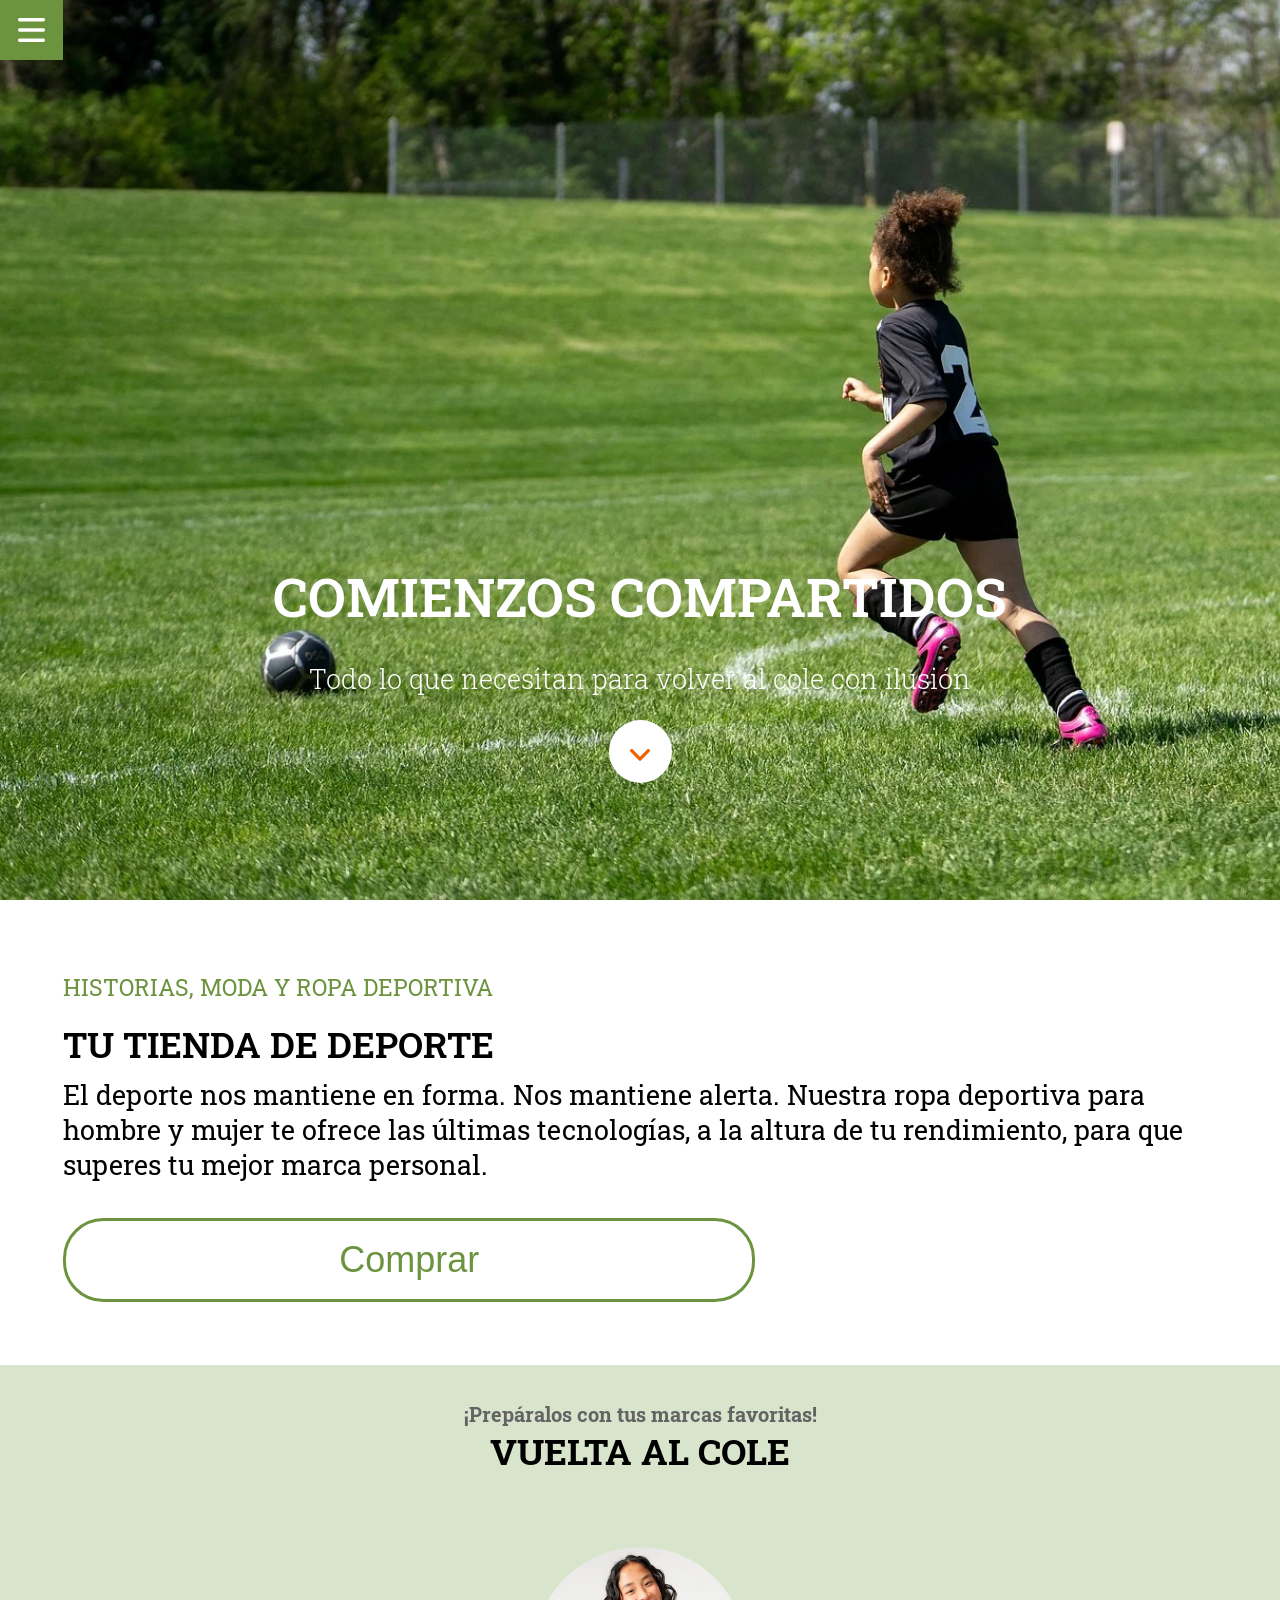
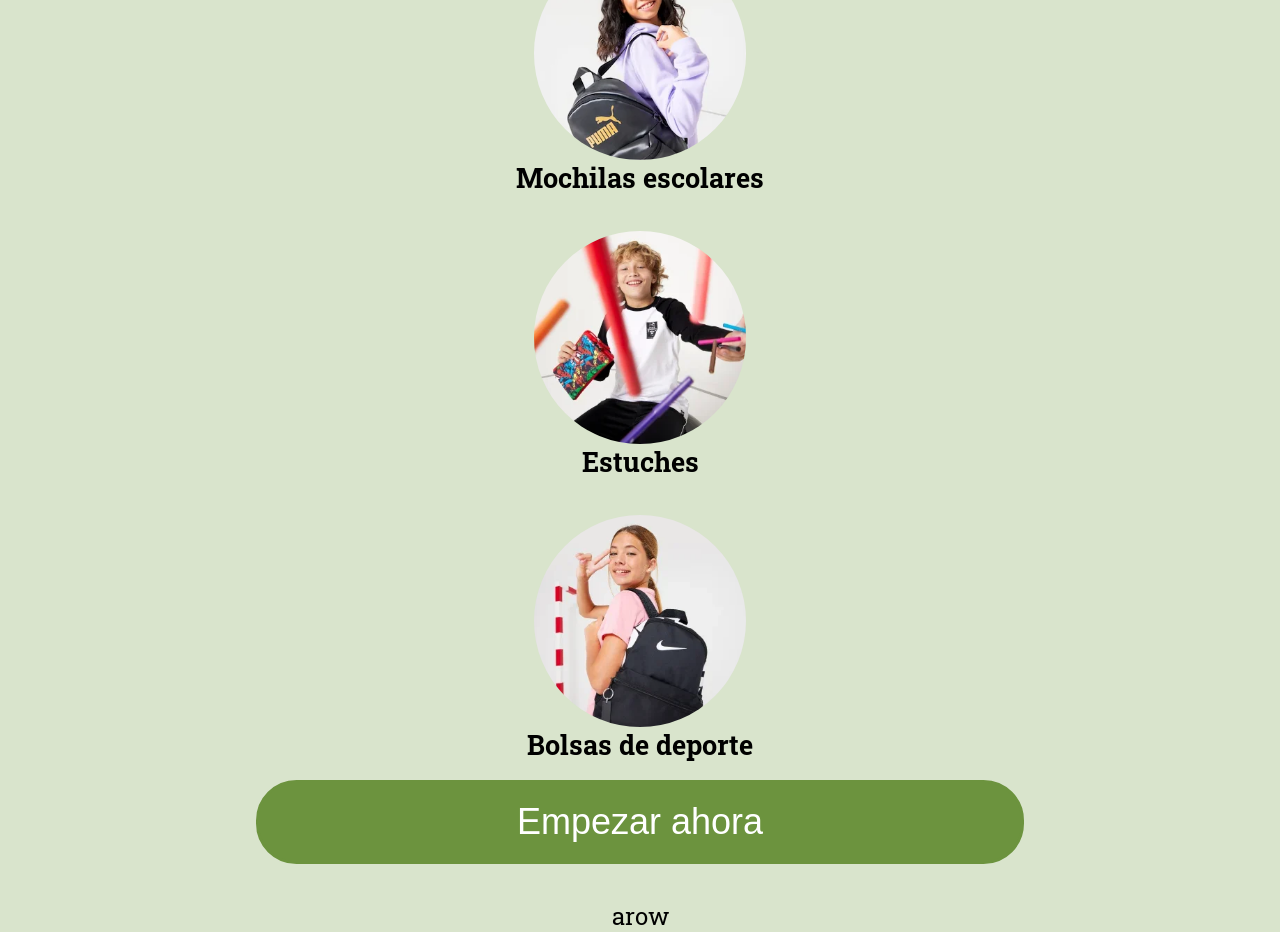
==== index.html @ 8d60dfd7 "page-3-grid-mobile" ====
<!DOCTYPE html>
<html lang="es">
<head>
  <meta charset="UTF-8">
  <meta name="viewport" content="width=device-width, initial-scale=1.0">
  <title>Evaluación final - Marta Arias</title>
  <link rel="stylesheet" href="./styles.css">
  <link href="https://fonts.googleapis.com/css2?family=Roboto+Slab:wght@100..900&family=VT323&display=swap" rel="stylesheet">
</head>
<body>
    <main>
     <section id="page-1" class="page-1"> 
        <header class="header">
                <a href="https://adalab.es"><img src="./images/icon-menu-hamb.svg"></a>
        </header>
       
            <!--
            menú no desaparece + enlace a adalab
            flecha enlaza a "vuelta al cole"
            -->
            <div class="main-page-1">
            <div class="text-page-1">
                <h1 class="text-page-1-h1">COMIENZOS COMPARTIDOS</h1>
                <h2 class="text-page-1-h2">Todo lo que necesitan para volver al cole con ilusión</h2>
            </div>
            <div class="arow-page-1">
                <a href="#page-3"><img src="images/icon-scroll-down.svg" alt="scroll down arrow icon"></a>
            </div>
            </div>
        </section>
        
        <section id="page-2" class="page-2">
            <h3 class="page-2-h3">HISTORIAS, MODA Y ROPA DEPORTIVA</h3>
            <h2 class="page-2-h2">TU TIENDA DE DEPORTE</h2>
            <p class="page-2-p">El deporte nos mantiene en forma. Nos mantiene alerta. Nuestra ropa deportiva para hombre y mujer te ofrece las últimas tecnologías, a la altura de tu rendimiento, para que superes tu mejor marca personal.</p>
            <button class="btn"><p class="btn-text">Comprar</p></button>
        </section>
        
        <section id="page-3" class="page-3"> <!--enlazar con arow-page-1-->
            <!--
            GRID!!!
            pensar en todo tipo de pantallas
            -->
            <div class="page-3-text">
                <p class="page-3-p">¡Prepáralos con tus marcas favoritas!</p>
                <h1 class="page-3-h1">VUELTA AL COLE</h1>
            </div>
            <div class="page-3-products">
                <div class="product">
                    <img src="images/image01.webp"alt="niña con mochila en el hombro derecho">
                    <p class="product-name">Mochilas escolares</p>
                </div>
                <div class="product">
                    <img src="images/image03.webp"alt="niño jugando con rotuladores y un estuche">
                    <p class="product-name">Estuches</p>
                </div>
                <div class="product">
                    <img src="images/image02.webp"alt="niña con mochila en el hombro izquierdo">
                    <p class="product-name">Bolsas de deporte</p>
                </div>
            </div>
            <button class="btn"><p class="btn-text">Empezar ahora</p></button>
            <div>arow</div>
        </section>

    </main>
    <footer>
        <!--EXTRA
        todos los textos son enlaces a adalab
        flecha enlaza al inicio de la página (hero)
        -->
    </footer>
    </body>
</html>

<!--INVESTIGAR
    - :hover en comprar y empezar ahora -> incluir transform + transition
    - en el botón del footer -> animation
-->
---- styles.css ----
/*
si uso SK:
carpeta scss dentro de src -> aquí está el main.scss y la carpeta de partials
en main ponemos los enlaces a los partials
Partials que me interesan:
- reset inicial
- colores (variables)
- @media queries

después añado mis estilos en el main 
*/

*{
    margin: 0;
    padding: 0;
    box-sizing: border-box;
    /*
    _reset.scss
    */
}
:root{
    font-family:Arial, Helvetica, sans-serif;
    font-size: 24px;
    --verde:#6C933E ;
    --verde-claro:#D9E4CC;
    --gris: #636363;
}
body{
    margin: 0;
    height: 100%;
    width: 100%;
    display: flex;
    flex-direction: column;
    font-family: 'Roboto Slab', serif;
}
main{
    background-color: aquamarine;
    width: 100%;
}
/*
div, section, footer, main {
  border: 1px solid red;
}*/
header{
    padding:0;
    margin: 0;
    width: 7dvh;
    position: fixed;
}

.header img{
    width:100%;
    padding: 2dvh;
    margin:0;
    background-color: var(--verde);
}

.page-1{
    background-image: url("./images/hero-cover.webp");
    background-size: cover;
    background-repeat: no-repeat;
    background-position: 90% center;
    height: 100dvh;

}
.main-page-1{
    display: flex;
    flex-direction: column;
    align-items:center;
    justify-content: flex-end;
}
.text-page-1{
    display: flex;
    flex-wrap:wrap;
    flex-direction: column;
    align-items:center;
    padding: 1rem 0;
    color: white;
    text-align: center;
    justify-content: flex-end;
    font-size: 3dvh;
    gap: 1.2rem;
    width: 80%;
    height: 80dvh;
    
}
.text-page-1-h1{
    font-size: 6dvh;
    font-weight: 600;
}
.text-page-1-h2{
    font-size: 3dvh;
    font-weight: 300;
}
.arow-page-1{
    background-color: white;
    padding:3dvh;
    margin: 0;
    width: 7dvh;
    height: 7dvh;
    border-radius: 50%;
    display: flex;
    align-items: center;
    justify-content: center;
}
.arrow-page-1 img{
    width: 100%;
    margin:0;
    padding:0;
    /*COLOR VERDE????*/
}

/*
PAGE-2
*/
.page-2{
    display: flex;
    flex-wrap: wrap;
    flex-direction: column;
    justify-content: center;
    padding: 1rem;
    font-size: 3dvh;
    background-color: white;
}
.page-2-h3{
    font-size: 2.5dvh;
    font-weight: 400;
    color: var(--verde);
    margin: 1dvh 0;
}
.page-2-h2{
    font-size: 4dvh;
    font-weight: 600;
    margin: 1dvh 0;
}
.page-2-p{
    margin-bottom: 7dvh;
}
.btn{
    color: var(--verde);
    background-color: white;
    border-style: solid;
    border-color: var(--verde);
    padding: 2dvh;
    border-width: 3px;
    font-size: 3dvh;
    border-radius: 4.5dvh;
    width: 60%;
}
.btn-text{
    margin-bottom: 0;
    font-size: 4dvh;
    font-weight: 500;
}

/*
PAGE-3
*/
.page-3{
    display:grid;
    grid-template-columns: 1fr;
    justify-items: center;
    background-color: var(--verde-claro);
}
.page-3-text{
    width: 70%;
}
.page-3-p{
    color: var(--gris);
    font-size: 2.2dvh;
    font-weight: 700;
}
.page-3-h1{
    font-size: 4dvh;
    font-weight: 700;
}
.page-3 div{
    display:grid;
    place-items:center;
    text-align: center;
    margin-top: 4dvh;
}
.product img{
    border-radius: 50%;
    width:70%;
}
.product-name{
    font-size: 3dvh;
    font-weight: 700;
}
.page-3 .btn{
    background-color: var(--verde);
    color: white;
    margin-top: 2dvh;
}




/* MEDIA QUERIES*/
   /* TABLET */
@media (min-width: 768px) {
    .page-2{
        padding: 7dvh
    }
    .page-2-p{
        margin-bottom: 4dvh;
    }
    button{
        width: 40%;
    }
}


/* 💻 DESKTOP */
@media (min-width: 1024px) {
     .page-2{
        padding: 7dvh
    }
    .page-2-p{
        margin-bottom: 4dvh;
    }
    button{
        width: 25%;
    }
}
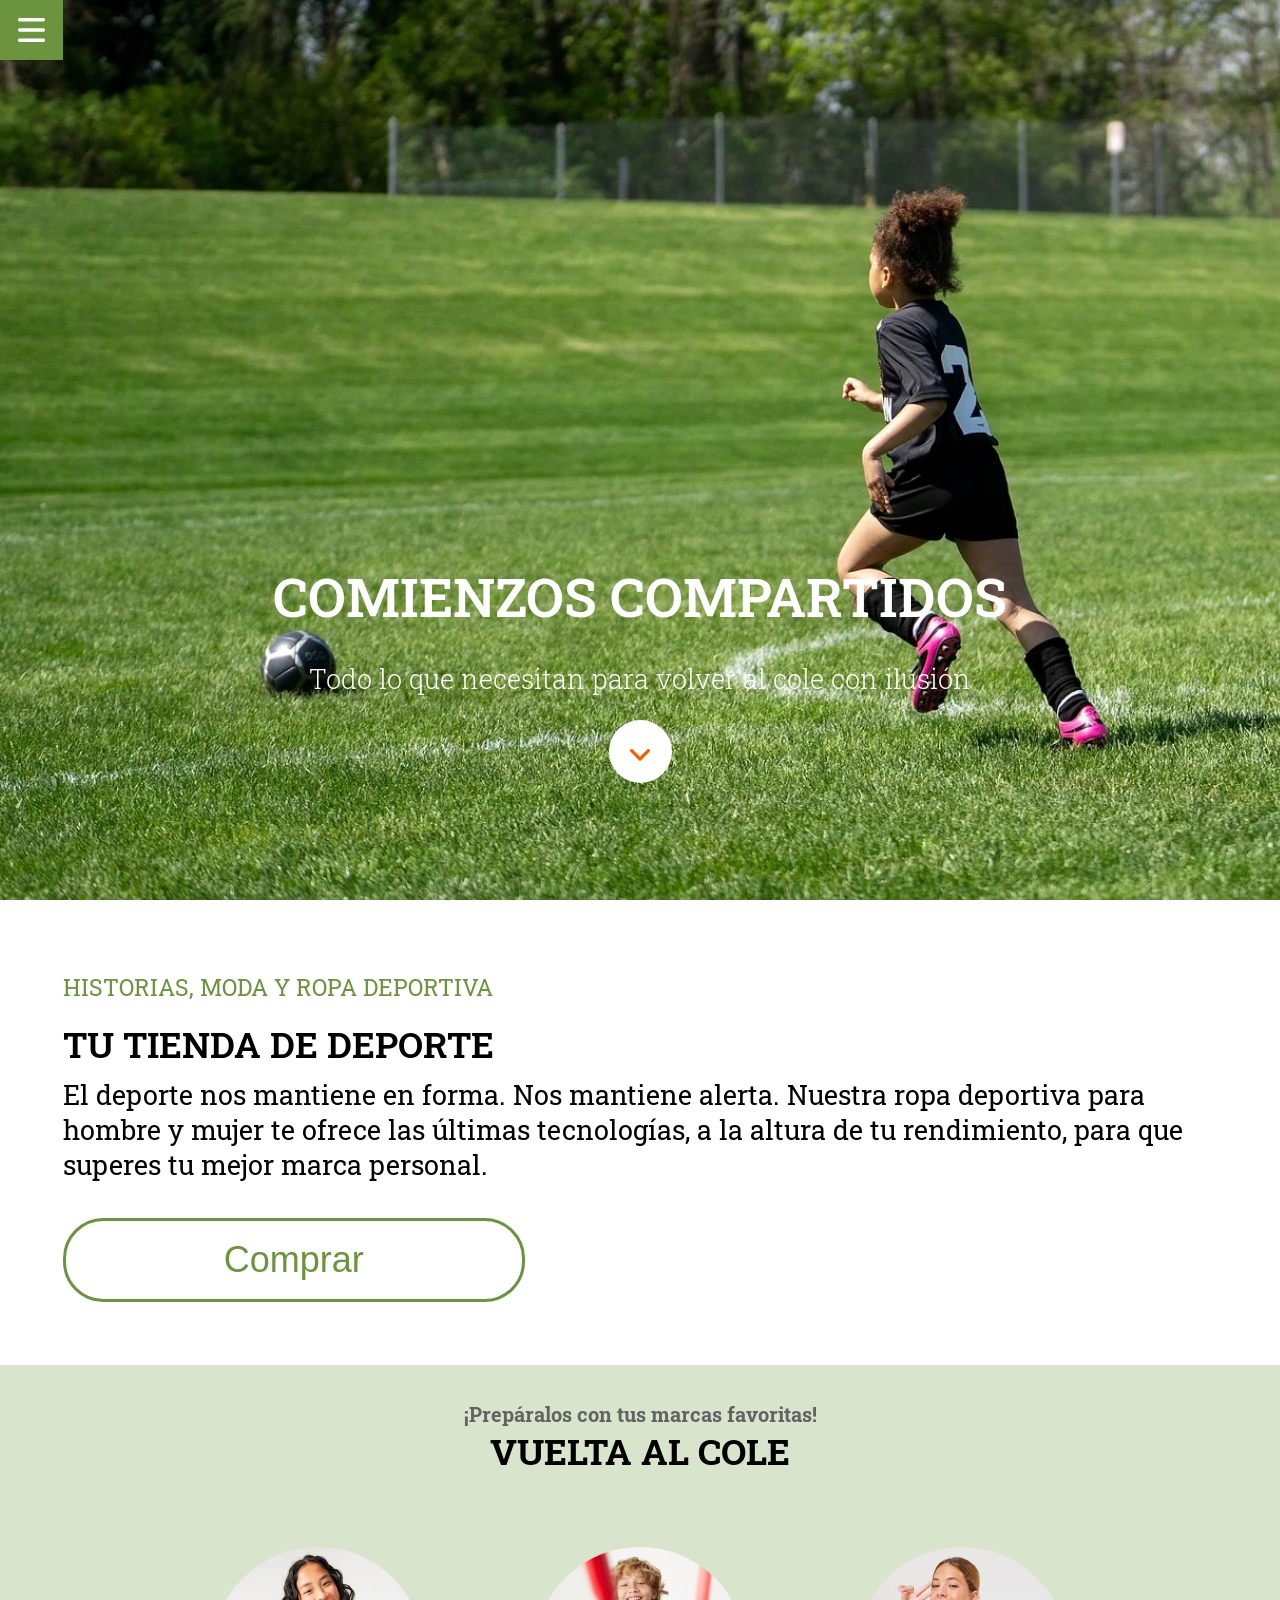
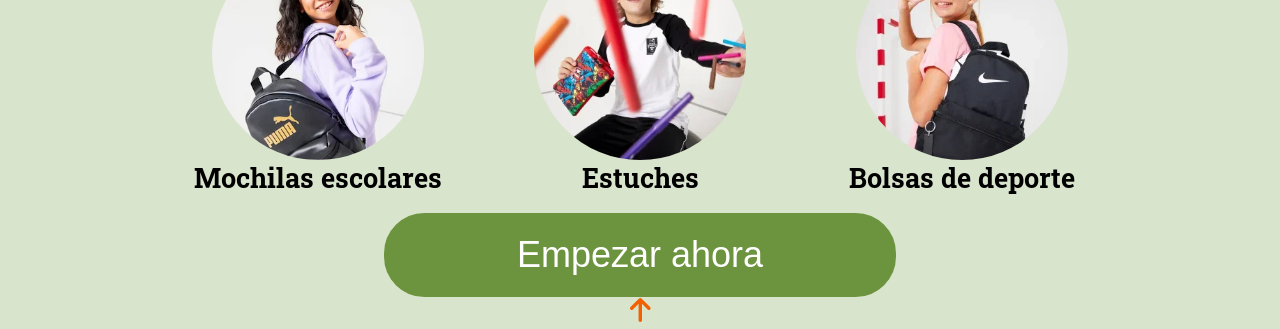
==== commit 5241984f: "page-3-media-queries" ====
--- a/index.html
+++ b/index.html
@@ -47,20 +47,20 @@
             </div>
             <div class="page-3-products">
                 <div class="product">
-                    <img src="images/image01.webp"alt="niña con mochila en el hombro derecho">
+                    <img src="images/image01.webp"alt="girl holding a backpack on her right shoulder">
                     <p class="product-name">Mochilas escolares</p>
                 </div>
                 <div class="product">
-                    <img src="images/image03.webp"alt="niño jugando con rotuladores y un estuche">
+                    <img src="images/image03.webp"alt="boy playing with markers and a pencil case">
                     <p class="product-name">Estuches</p>
                 </div>
                 <div class="product">
-                    <img src="images/image02.webp"alt="niña con mochila en el hombro izquierdo">
+                    <img src="images/image02.webp"alt="girl holding a backpack on her left shoulder">
                     <p class="product-name">Bolsas de deporte</p>
                 </div>
             </div>
             <button class="btn"><p class="btn-text">Empezar ahora</p></button>
-            <div>arow</div>
+            <a href="#page-1"><img src="images/icon-arrow-up.svg" alt="scroll up arrow icon"></a>
         </section>
 
     </main>
--- a/styles.css
+++ b/styles.css
@@ -206,7 +206,7 @@
     .page-2-p{
         margin-bottom: 4dvh;
     }
-    button{
+    .btn{
         width: 40%;
     }
 }
@@ -220,8 +220,20 @@
     .page-2-p{
         margin-bottom: 4dvh;
     }
-    button{
+    btn{
         width: 25%;
     }
-}
-    +    .page-3-products{
+        grid-template-columns: repeat(3, 1fr);
+        gap: 2dvh;
+    }
+}
+    
+
+
+
+/*
+DUDAS:
+- Primera flecha como cambio el color????
+- Botones crecen con el tamaño, pero con rem quedan raros :(
+*/
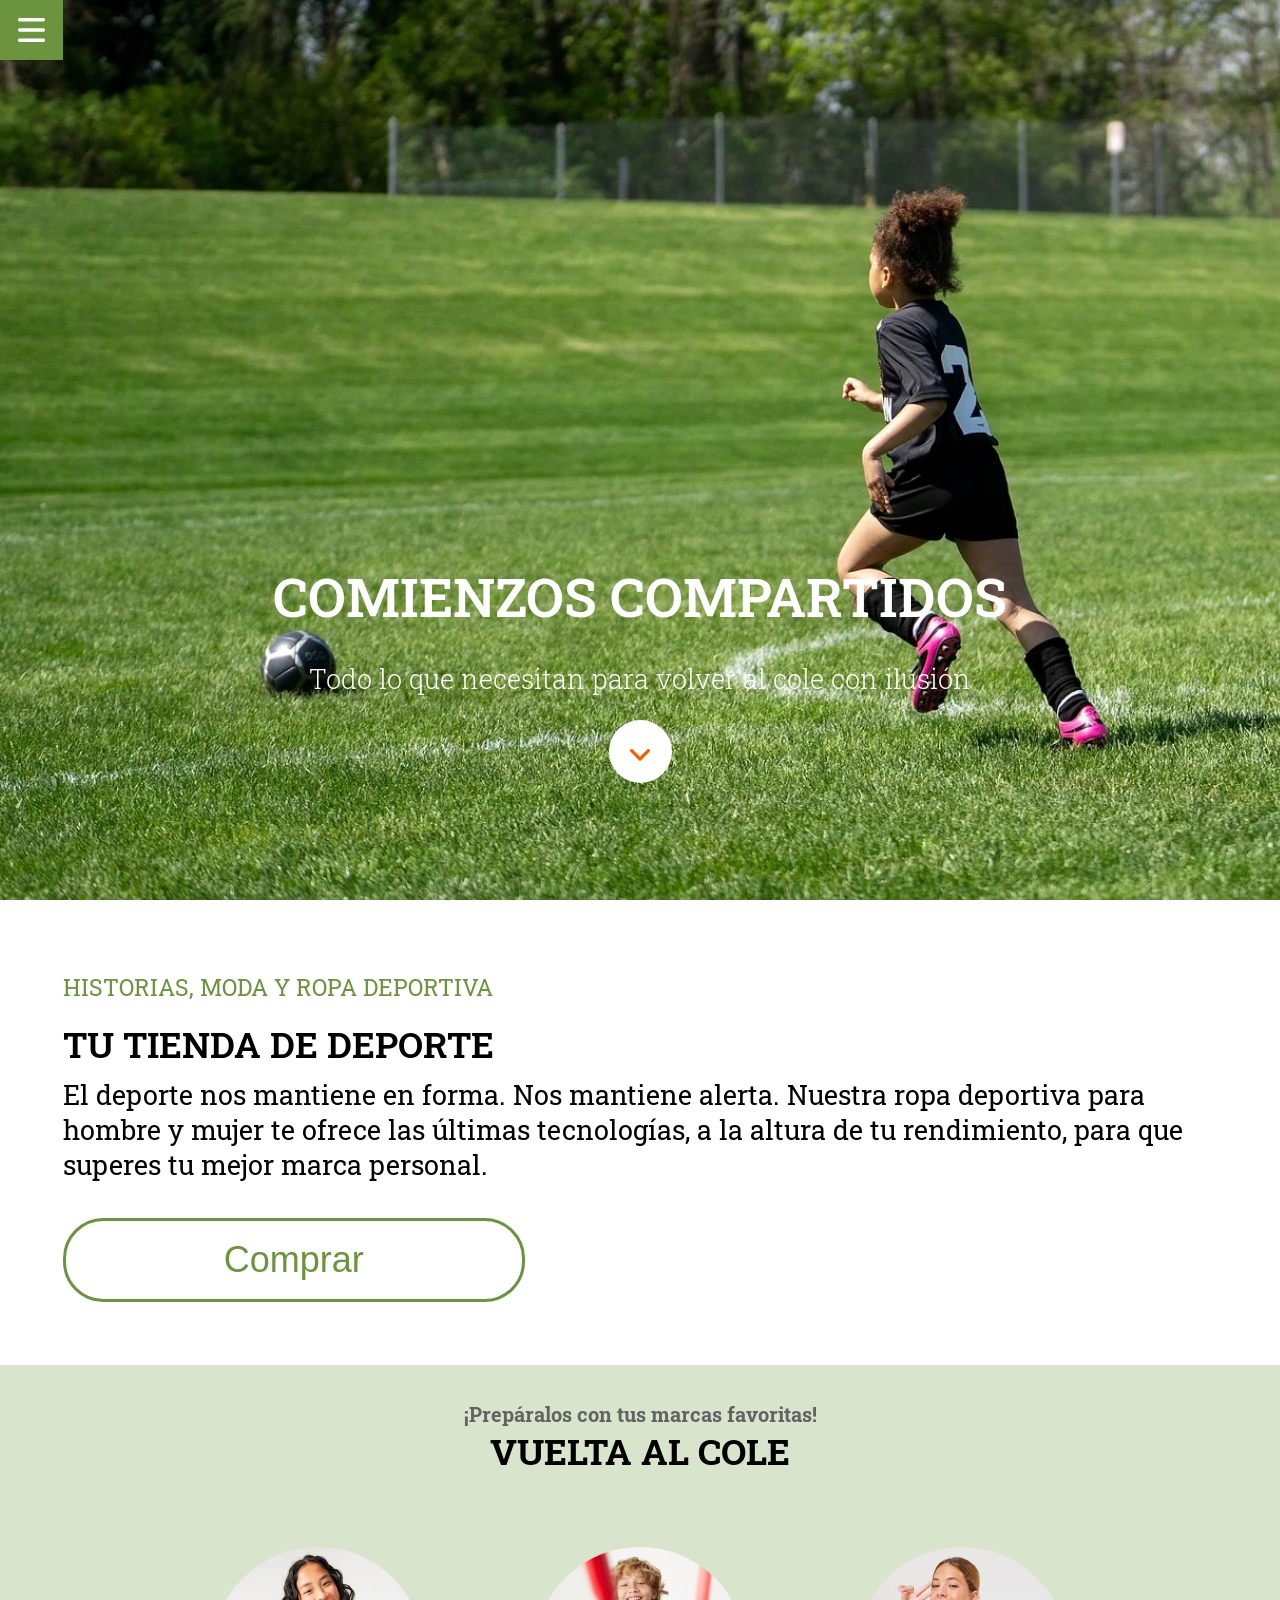
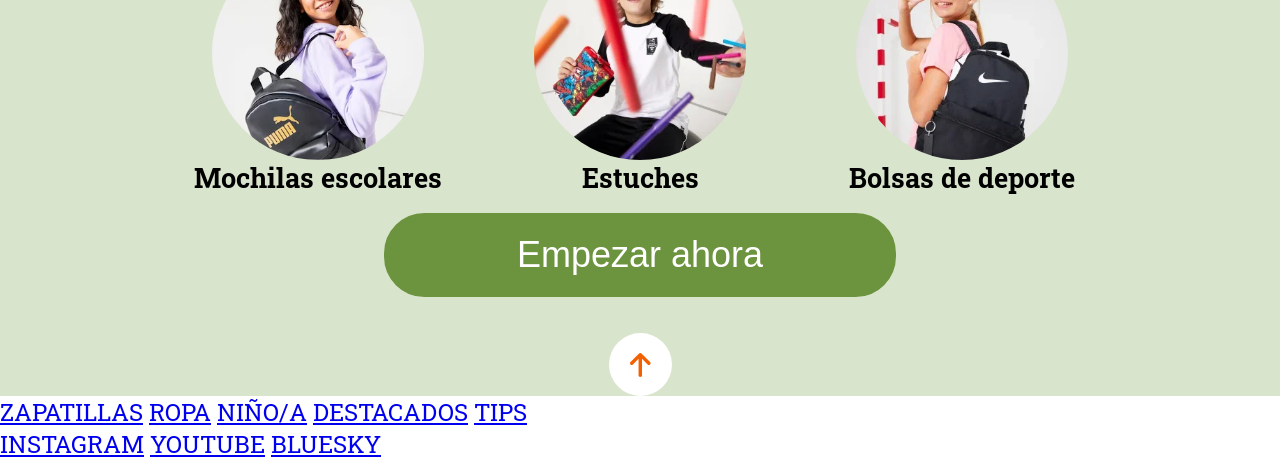
==== commit 4b05789f: "fixed arrow errors" ====
--- a/index.html
+++ b/index.html
@@ -23,7 +23,7 @@
                 <h1 class="text-page-1-h1">COMIENZOS COMPARTIDOS</h1>
                 <h2 class="text-page-1-h2">Todo lo que necesitan para volver al cole con ilusión</h2>
             </div>
-            <div class="arow-page-1">
+            <div class="arrow">
                 <a href="#page-3"><img src="images/icon-scroll-down.svg" alt="scroll down arrow icon"></a>
             </div>
             </div>
@@ -36,11 +36,7 @@
             <button class="btn"><p class="btn-text">Comprar</p></button>
         </section>
         
-        <section id="page-3" class="page-3"> <!--enlazar con arow-page-1-->
-            <!--
-            GRID!!!
-            pensar en todo tipo de pantallas
-            -->
+        <section id="page-3" class="page-3">
             <div class="page-3-text">
                 <p class="page-3-p">¡Prepáralos con tus marcas favoritas!</p>
                 <h1 class="page-3-h1">VUELTA AL COLE</h1>
@@ -60,15 +56,30 @@
                 </div>
             </div>
             <button class="btn"><p class="btn-text">Empezar ahora</p></button>
-            <a href="#page-1"><img src="images/icon-arrow-up.svg" alt="scroll up arrow icon"></a>
+            <div class="arrow">
+                <a href="#page-1"><img src="images/icon-arrow-up.svg" alt="scroll up arrow icon"></a>
+            </div>
         </section>
-
     </main>
     <footer>
         <!--EXTRA
         todos los textos son enlaces a adalab
         flecha enlaza al inicio de la página (hero)
         -->
+        <div class="footer-products">
+            <a href="https://adalab.es">ZAPATILLAS</a>
+            <a href="https://adalab.es">ROPA</a>
+            <a href="https://adalab.es">NIÑO/A</a>
+            <a href="https://adalab.es">DESTACADOS</a>
+            <a href="https://adalab.es">TIPS</a>
+        </div>
+        <div class="footer-socials"></div>
+            <a href="https://adalab.es">INSTAGRAM</a>
+            <a href="https://adalab.es">YOUTUBE</a>
+            <a href="https://adalab.es">BLUESKY</a>
+        <div class="footer-logos">
+
+        </div>
     </footer>
     </body>
 </html>
--- a/styles.css
+++ b/styles.css
@@ -37,10 +37,6 @@
     background-color: aquamarine;
     width: 100%;
 }
-/*
-div, section, footer, main {
-  border: 1px solid red;
-}*/
 header{
     padding:0;
     margin: 0;
@@ -92,9 +88,8 @@
     font-size: 3dvh;
     font-weight: 300;
 }
-.arow-page-1{
+.arrow{
     background-color: white;
-    padding:3dvh;
     margin: 0;
     width: 7dvh;
     height: 7dvh;
@@ -103,8 +98,7 @@
     align-items: center;
     justify-content: center;
 }
-.arrow-page-1 img{
-    width: 100%;
+.arrow img{
     margin:0;
     padding:0;
     /*COLOR VERDE????*/
@@ -193,6 +187,9 @@
     color: white;
     margin-top: 2dvh;
 }
+.page-3 .arrow img{
+    margin-top: 1dvh
+}
 
 
 
@@ -234,6 +231,6 @@
 
 /*
 DUDAS:
-- Primera flecha como cambio el color????
+- Flechas: como cambio el color????
 - Botones crecen con el tamaño, pero con rem quedan raros :(
 */
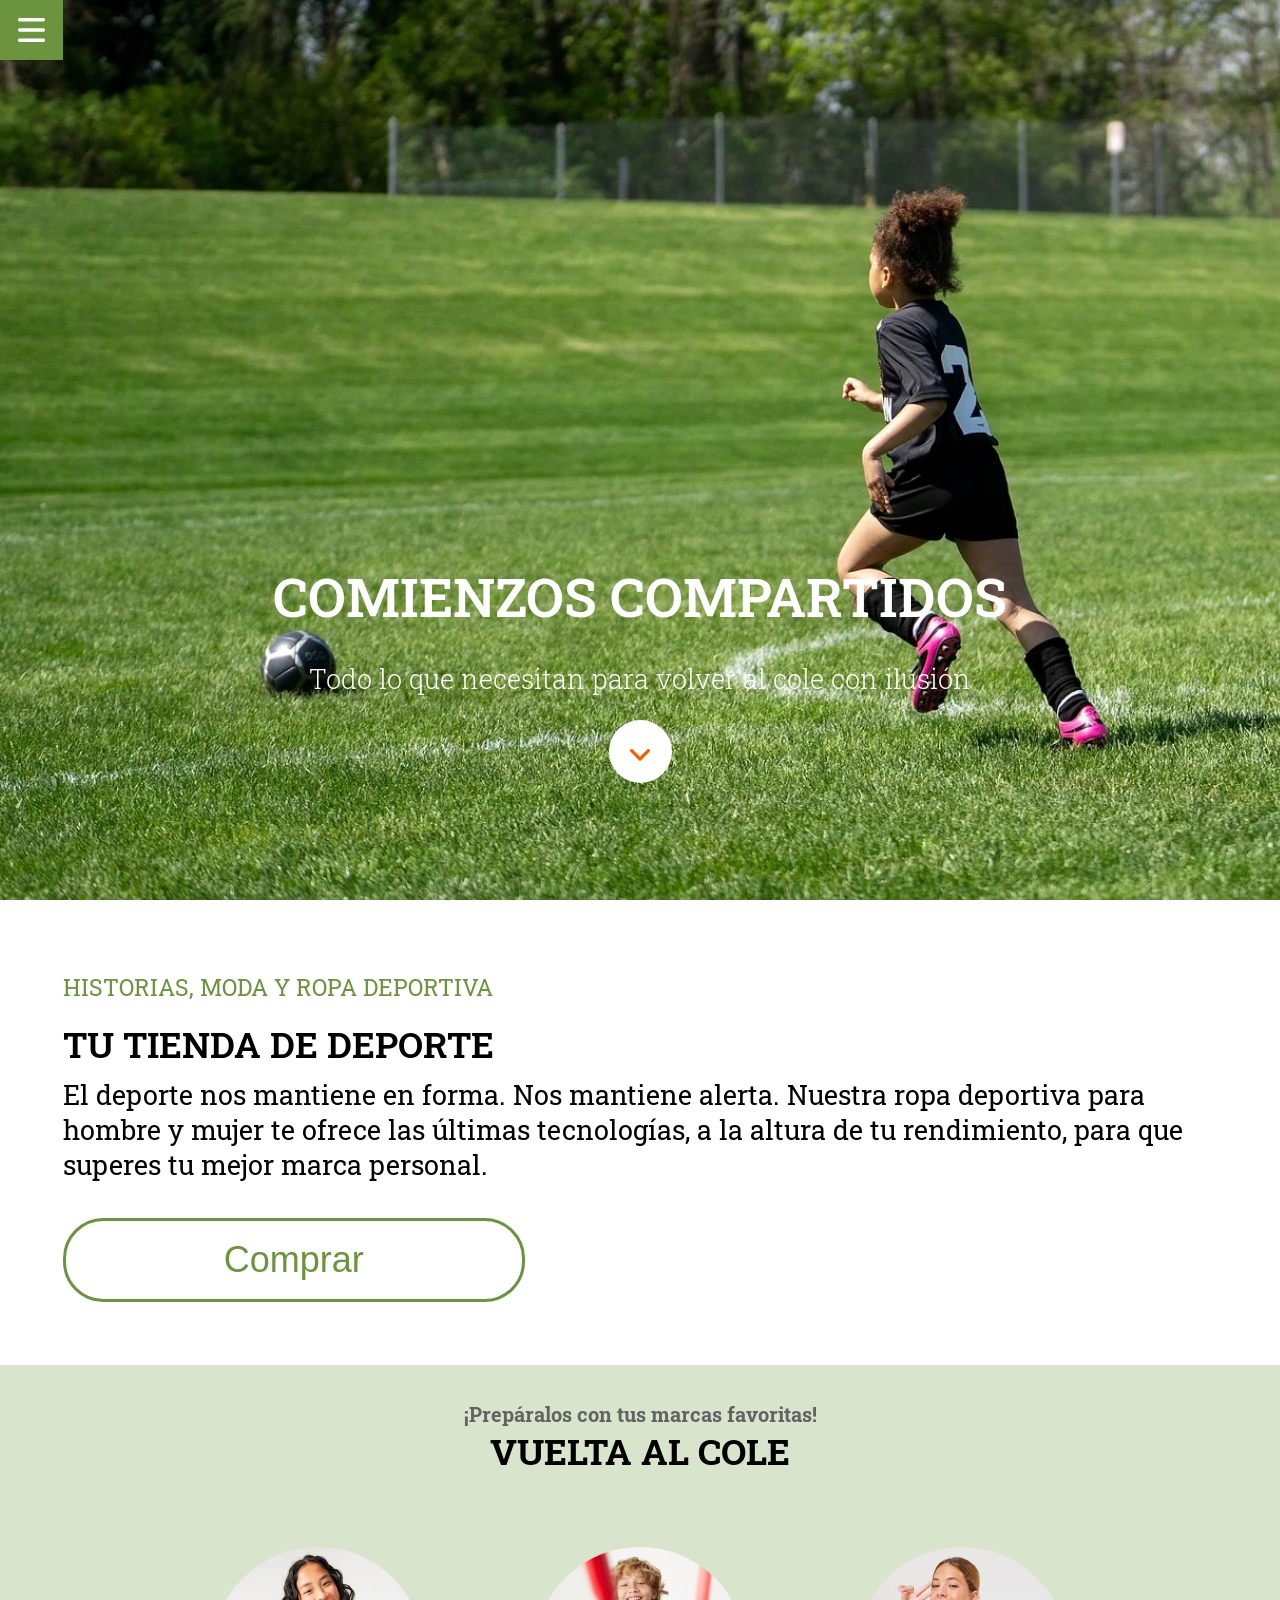
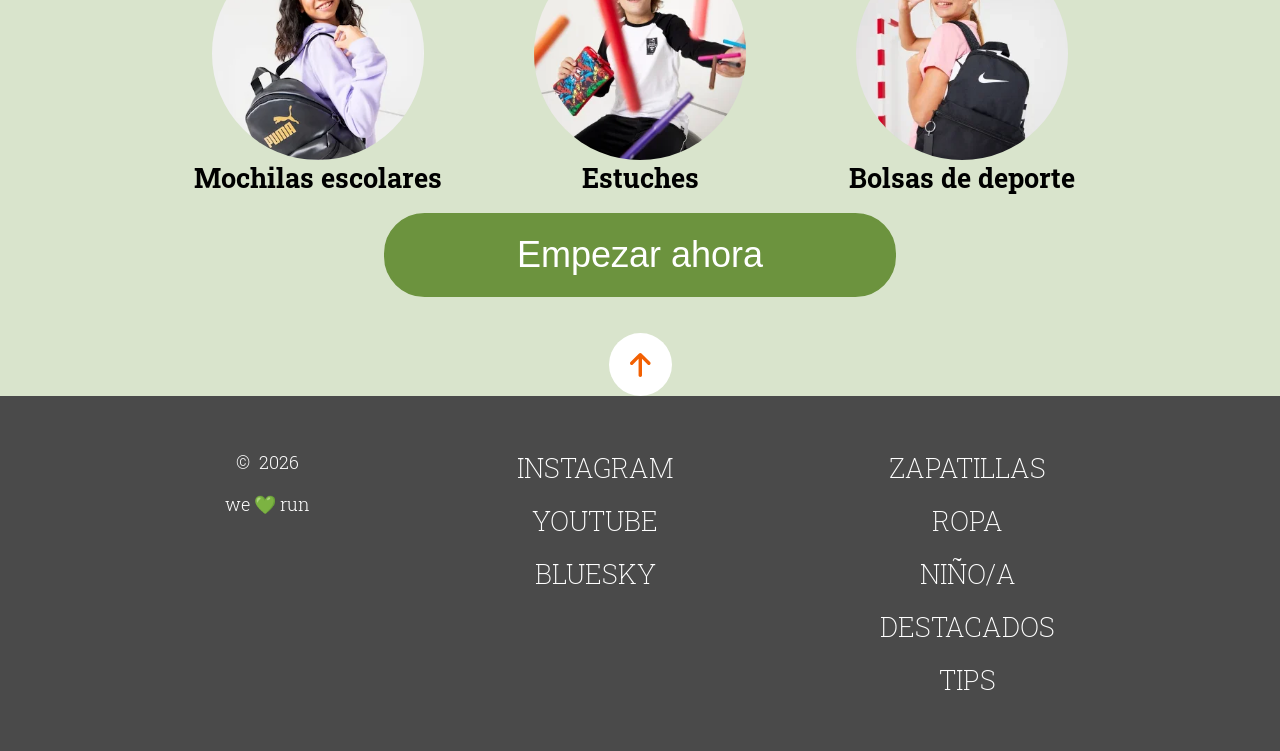
==== commit 74036a0a: "footer" ====
--- a/index.html
+++ b/index.html
@@ -73,12 +73,14 @@
             <a href="https://adalab.es">DESTACADOS</a>
             <a href="https://adalab.es">TIPS</a>
         </div>
-        <div class="footer-socials"></div>
+        <div class="footer-socials">
             <a href="https://adalab.es">INSTAGRAM</a>
             <a href="https://adalab.es">YOUTUBE</a>
             <a href="https://adalab.es">BLUESKY</a>
+        </div>
         <div class="footer-logos">
-
+            <p class="copyright">2026</p>
+            <p class="logo">we &#128154; run</p>
         </div>
     </footer>
     </body>
--- a/styles.css
+++ b/styles.css
@@ -24,6 +24,7 @@
     --verde:#6C933E ;
     --verde-claro:#D9E4CC;
     --gris: #636363;
+    --gris-oscuro: #4A4A4A;
 }
 body{
     margin: 0;
@@ -190,9 +191,34 @@
 .page-3 .arrow img{
     margin-top: 1dvh
 }
-
-
-
+/* FOOTER */
+footer{
+    background-color: var(--gris-oscuro);
+    display: flex;
+    flex-wrap: wrap;
+    flex-direction: column;
+    justify-content: center;
+    padding: 2dvh;
+}
+footer div{
+    display: flex;
+    flex-direction: column;
+    align-items: center;
+    gap: 2dvh;
+    padding: 2dvh;
+    color: white;
+    text-decoration: none;
+}
+.footer-logos{
+    font-size: 2dvh;
+    font-weight: 300;
+}
+footer a{
+    color: white;
+    text-decoration: none;
+    font-size: 3dvh;
+    font-weight: 200;
+}
 
 /* MEDIA QUERIES*/
    /* TABLET */
@@ -206,6 +232,15 @@
     .btn{
         width: 40%;
     }
+    footer{
+        flex-direction: row-reverse;
+        justify-content: space-evenly;
+        padding: 4dvh;
+    }
+    .footer-logos .footer-socials{
+        flex-direction: row-reverse;
+        gap: 4dvh;
+    }
 }
 
 
@@ -226,11 +261,21 @@
     }
 }
     
-
+/*PSEUDO-SELECTORS*/
+.copyright::before {
+  content: "\00A9"; /* Símbolo de copyright */
+  margin-right: 1dvh;
+}
+/*
+.btn:hover{
+
+}
+*/
 
 
 /*
 DUDAS:
 - Flechas: como cambio el color????
 - Botones crecen con el tamaño, pero con rem quedan raros :(
+- footer: como le doy la vuelta a solo 1 div???
 */
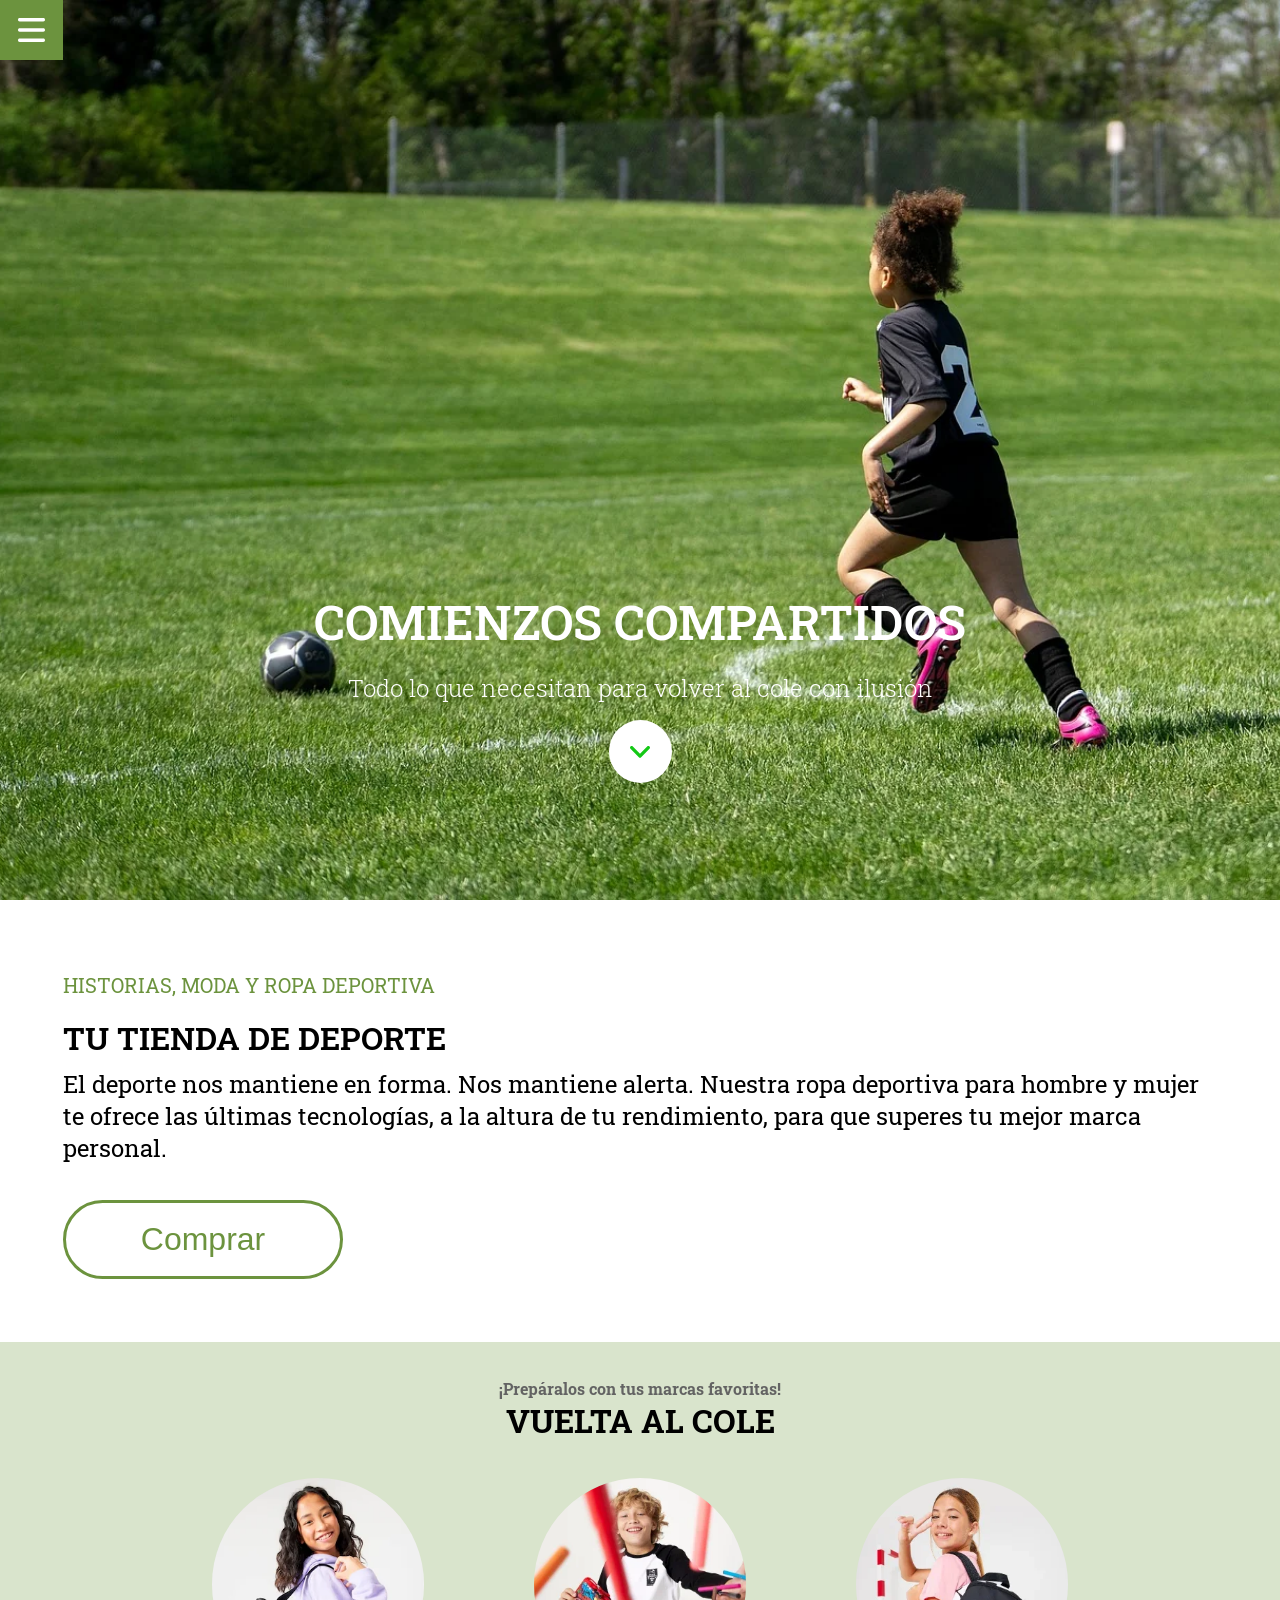
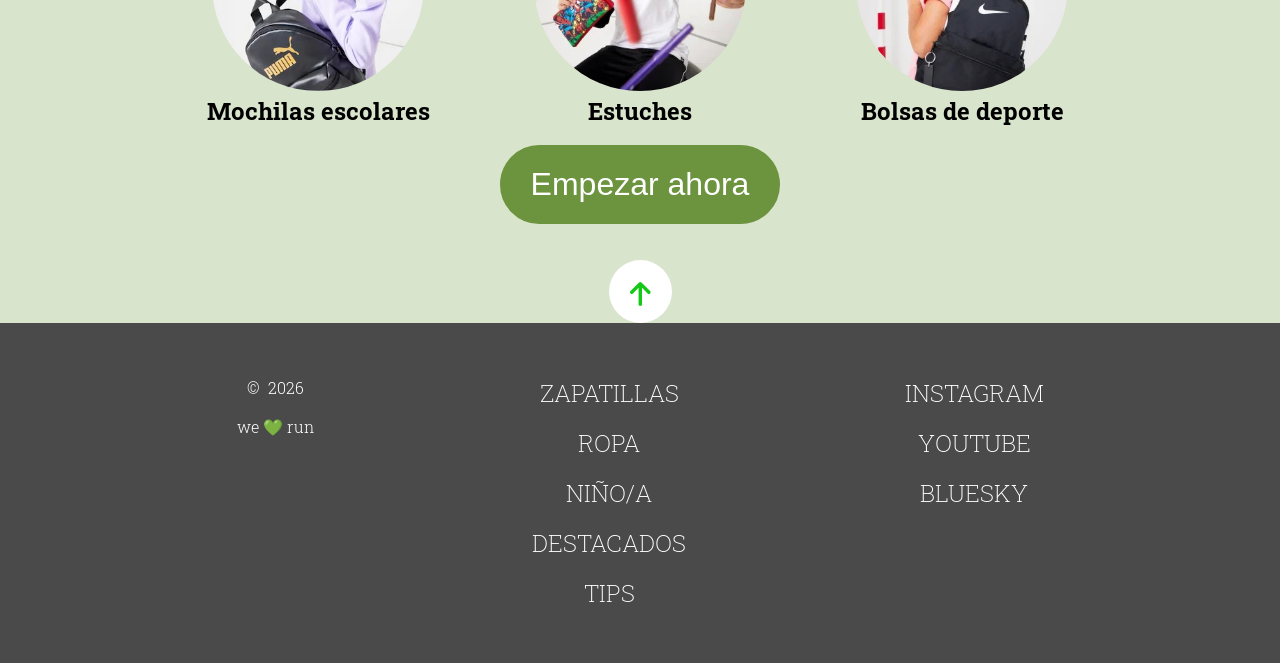
==== commit 2be9a142: "fixed font-size to rem" ====
--- a/index.html
+++ b/index.html
@@ -11,13 +11,8 @@
     <main>
      <section id="page-1" class="page-1"> 
         <header class="header">
-                <a href="https://adalab.es"><img src="./images/icon-menu-hamb.svg"></a>
+                <a href="https://adalab.es"><img src="./images/icon-menu-hamb.svg" alt="menu"></a>
         </header>
-       
-            <!--
-            menú no desaparece + enlace a adalab
-            flecha enlaza a "vuelta al cole"
-            -->
             <div class="main-page-1">
             <div class="text-page-1">
                 <h1 class="text-page-1-h1">COMIENZOS COMPARTIDOS</h1>
@@ -33,7 +28,7 @@
             <h3 class="page-2-h3">HISTORIAS, MODA Y ROPA DEPORTIVA</h3>
             <h2 class="page-2-h2">TU TIENDA DE DEPORTE</h2>
             <p class="page-2-p">El deporte nos mantiene en forma. Nos mantiene alerta. Nuestra ropa deportiva para hombre y mujer te ofrece las últimas tecnologías, a la altura de tu rendimiento, para que superes tu mejor marca personal.</p>
-            <button class="btn"><p class="btn-text">Comprar</p></button>
+            <button class="btn"><span class="btn-text">Comprar</span></button>
         </section>
         
         <section id="page-3" class="page-3">
@@ -43,29 +38,25 @@
             </div>
             <div class="page-3-products">
                 <div class="product">
-                    <img src="images/image01.webp"alt="girl holding a backpack on her right shoulder">
+                    <img src="images/image01.webp" alt="girl holding a backpack on her right shoulder">
                     <p class="product-name">Mochilas escolares</p>
                 </div>
                 <div class="product">
-                    <img src="images/image03.webp"alt="boy playing with markers and a pencil case">
+                    <img src="images/image03.webp" alt="boy playing with markers and a pencil case">
                     <p class="product-name">Estuches</p>
                 </div>
                 <div class="product">
-                    <img src="images/image02.webp"alt="girl holding a backpack on her left shoulder">
+                    <img src="images/image02.webp" alt="girl holding a backpack on her left shoulder">
                     <p class="product-name">Bolsas de deporte</p>
                 </div>
             </div>
-            <button class="btn"><p class="btn-text">Empezar ahora</p></button>
+            <button class="btn"><span class="btn-text">Empezar ahora</span></button>
             <div class="arrow">
                 <a href="#page-1"><img src="images/icon-arrow-up.svg" alt="scroll up arrow icon"></a>
             </div>
         </section>
     </main>
     <footer>
-        <!--EXTRA
-        todos los textos son enlaces a adalab
-        flecha enlaza al inicio de la página (hero)
-        -->
         <div class="footer-products">
             <a href="https://adalab.es">ZAPATILLAS</a>
             <a href="https://adalab.es">ROPA</a>
--- a/styles.css
+++ b/styles.css
@@ -3,7 +3,7 @@
 carpeta scss dentro de src -> aquí está el main.scss y la carpeta de partials
 en main ponemos los enlaces a los partials
 Partials que me interesan:
-- reset inicial
+- reset inicial  _reset.scss
 - colores (variables)
 - @media queries
 
@@ -14,13 +14,10 @@
     margin: 0;
     padding: 0;
     box-sizing: border-box;
-    /*
-    _reset.scss
-    */
 }
 :root{
     font-family:Arial, Helvetica, sans-serif;
-    font-size: 24px;
+    font-size: 16px;
     --verde:#6C933E ;
     --verde-claro:#D9E4CC;
     --gris: #636363;
@@ -28,14 +25,11 @@
 }
 body{
     margin: 0;
-    height: 100%;
-    width: 100%;
     display: flex;
     flex-direction: column;
     font-family: 'Roboto Slab', serif;
 }
 main{
-    background-color: aquamarine;
     width: 100%;
 }
 header{
@@ -43,22 +37,21 @@
     margin: 0;
     width: 7dvh;
     position: fixed;
-}
-
+    top:0;
+    left:0;
+}
 .header img{
     width:100%;
     padding: 2dvh;
     margin:0;
     background-color: var(--verde);
 }
-
 .page-1{
     background-image: url("./images/hero-cover.webp");
     background-size: cover;
     background-repeat: no-repeat;
     background-position: 90% center;
     height: 100dvh;
-
 }
 .main-page-1{
     display: flex;
@@ -78,15 +71,14 @@
     font-size: 3dvh;
     gap: 1.2rem;
     width: 80%;
-    height: 80dvh;
-    
+    height: 80dvh; 
 }
 .text-page-1-h1{
-    font-size: 6dvh;
+    font-size: 3rem;
     font-weight: 600;
 }
 .text-page-1-h2{
-    font-size: 3dvh;
+    font-size: 1.5rem;
     font-weight: 300;
 }
 .arrow{
@@ -102,6 +94,7 @@
 .arrow img{
     margin:0;
     padding:0;
+    filter: invert(37%) sepia(75%) saturate(500%) hue-rotate(80deg);
     /*COLOR VERDE????*/
 }
 
@@ -114,17 +107,17 @@
     flex-direction: column;
     justify-content: center;
     padding: 1rem;
-    font-size: 3dvh;
+    font-size: 1.5rem;
     background-color: white;
 }
 .page-2-h3{
-    font-size: 2.5dvh;
+    font-size: 1.25rem;
     font-weight: 400;
     color: var(--verde);
     margin: 1dvh 0;
 }
 .page-2-h2{
-    font-size: 4dvh;
+    font-size: 2rem;
     font-weight: 600;
     margin: 1dvh 0;
 }
@@ -138,13 +131,14 @@
     border-color: var(--verde);
     padding: 2dvh;
     border-width: 3px;
-    font-size: 3dvh;
+    font-size: 1.5rem;
     border-radius: 4.5dvh;
     width: 60%;
+    max-width:280px;
 }
 .btn-text{
     margin-bottom: 0;
-    font-size: 4dvh;
+    font-size: 2rem;
     font-weight: 500;
 }
 
@@ -162,14 +156,14 @@
 }
 .page-3-p{
     color: var(--gris);
-    font-size: 2.2dvh;
+    font-size: 1rem;
     font-weight: 700;
 }
 .page-3-h1{
-    font-size: 4dvh;
+    font-size: 2rem;
     font-weight: 700;
 }
-.page-3 div{
+.page-3 > div{
     display:grid;
     place-items:center;
     text-align: center;
@@ -180,7 +174,7 @@
     width:70%;
 }
 .product-name{
-    font-size: 3dvh;
+    font-size: 1.5rem;
     font-weight: 700;
 }
 .page-3 .btn{
@@ -210,18 +204,18 @@
     text-decoration: none;
 }
 .footer-logos{
-    font-size: 2dvh;
+    font-size: 1rem;
     font-weight: 300;
 }
 footer a{
     color: white;
     text-decoration: none;
-    font-size: 3dvh;
+    font-size: 1.5rem;
     font-weight: 200;
 }
 
 /* MEDIA QUERIES*/
-   /* TABLET */
+
 @media (min-width: 768px) {
     .page-2{
         padding: 7dvh
@@ -233,18 +227,21 @@
         width: 40%;
     }
     footer{
-        flex-direction: row-reverse;
+        flex-direction: row;
         justify-content: space-evenly;
         padding: 4dvh;
     }
-    .footer-logos .footer-socials{
-        flex-direction: row-reverse;
-        gap: 4dvh;
-    }
-}
-
-
-/* 💻 DESKTOP */
+    .footer-logos{
+       order:1;
+    }
+    .footer-products{
+        order:2;
+    }
+    .footer-socials{
+        order:3;
+    }
+}
+
 @media (min-width: 1024px) {
      .page-2{
         padding: 7dvh
@@ -252,7 +249,7 @@
     .page-2-p{
         margin-bottom: 4dvh;
     }
-    btn{
+    .btn{
         width: 25%;
     }
     .page-3-products{
@@ -262,20 +259,19 @@
 }
     
 /*PSEUDO-SELECTORS*/
+
 .copyright::before {
   content: "\00A9"; /* Símbolo de copyright */
   margin-right: 1dvh;
 }
-/*
-.btn:hover{
-
-}
-*/
-
+.arrow:hover{
+    background-color: var(--verde);
+}
+.arrow:hover img {
+  filter: invert(100%); /*debería ser blanco, pero se ve azul*/
+}
 
 /*
 DUDAS:
-- Flechas: como cambio el color????
-- Botones crecen con el tamaño, pero con rem quedan raros :(
-- footer: como le doy la vuelta a solo 1 div???
+- flecha footer en medio de los dos colores???
 */
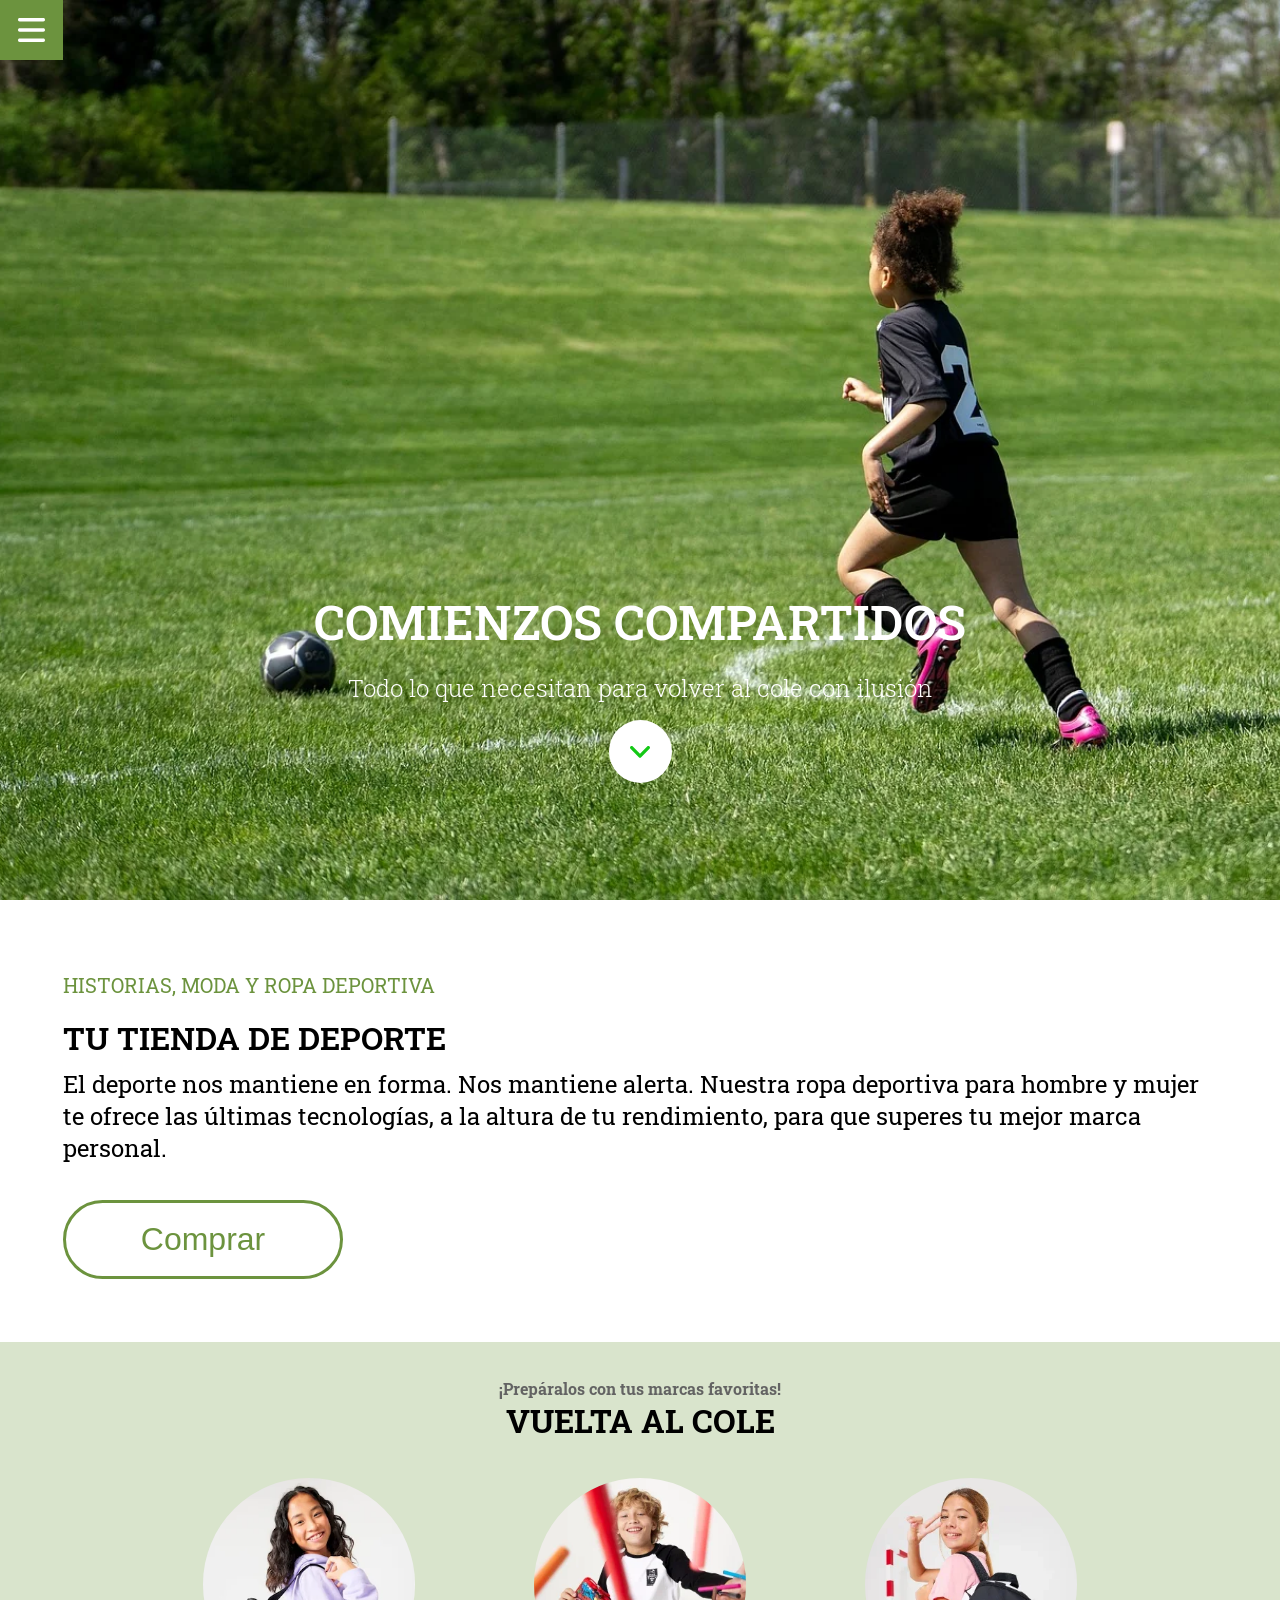
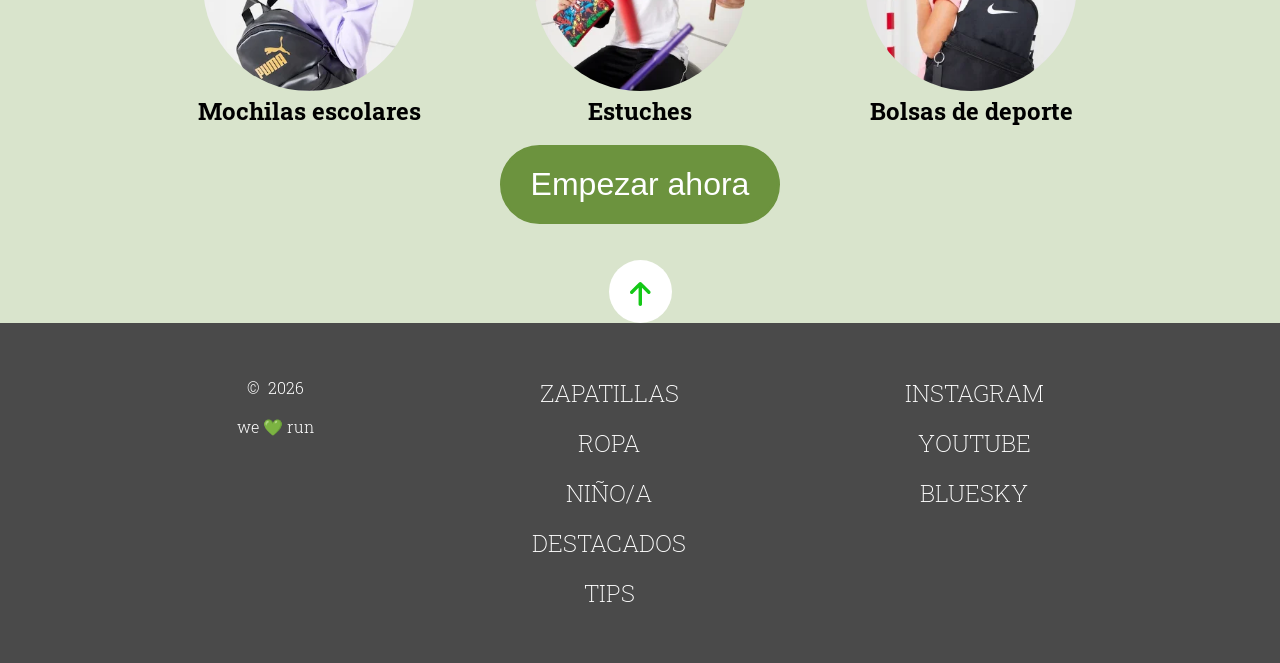
==== commit 55257dcc: "fixed btn a" ====
--- a/index.html
+++ b/index.html
@@ -28,7 +28,7 @@
             <h3 class="page-2-h3">HISTORIAS, MODA Y ROPA DEPORTIVA</h3>
             <h2 class="page-2-h2">TU TIENDA DE DEPORTE</h2>
             <p class="page-2-p">El deporte nos mantiene en forma. Nos mantiene alerta. Nuestra ropa deportiva para hombre y mujer te ofrece las últimas tecnologías, a la altura de tu rendimiento, para que superes tu mejor marca personal.</p>
-            <button class="btn"><span class="btn-text">Comprar</span></button>
+            <button class="btn"><a href="https://adalab.es"><span class="btn-text">Comprar</span></a></button>
         </section>
         
         <section id="page-3" class="page-3">
@@ -50,7 +50,7 @@
                     <p class="product-name">Bolsas de deporte</p>
                 </div>
             </div>
-            <button class="btn"><span class="btn-text">Empezar ahora</span></button>
+            <button class="btn"><a href="https://adalab.es"><span class="btn-text">Empezar ahora</span></a></button>
             <div class="arrow">
                 <a href="#page-1"><img src="images/icon-arrow-up.svg" alt="scroll up arrow icon"></a>
             </div>
--- a/styles.css
+++ b/styles.css
@@ -95,7 +95,7 @@
     margin:0;
     padding:0;
     filter: invert(37%) sepia(75%) saturate(500%) hue-rotate(80deg);
-    /*COLOR VERDE????*/
+    /*Este verde no es*/
 }
 
 /*
@@ -140,6 +140,10 @@
     margin-bottom: 0;
     font-size: 2rem;
     font-weight: 500;
+}
+.btn a{
+    text-decoration: none;
+    color: var(--verde);
 }
 
 /*
@@ -182,6 +186,9 @@
     color: white;
     margin-top: 2dvh;
 }
+.page-3 .btn a{
+    color: white;
+}
 .page-3 .arrow img{
     margin-top: 1dvh
 }
@@ -231,6 +238,10 @@
         justify-content: space-evenly;
         padding: 4dvh;
     }
+     .page-3-products{
+        grid-template-columns: repeat(3, 1fr);
+        gap: 3dvh;
+    }
     .footer-logos{
        order:1;
     }
@@ -252,10 +263,7 @@
     .btn{
         width: 25%;
     }
-    .page-3-products{
-        grid-template-columns: repeat(3, 1fr);
-        gap: 2dvh;
-    }
+   
 }
     
 /*PSEUDO-SELECTORS*/
@@ -264,6 +272,10 @@
   content: "\00A9"; /* Símbolo de copyright */
   margin-right: 1dvh;
 }
+.btn:hover{
+    background-color: var(--verde);
+    color: white;
+}
 .arrow:hover{
     background-color: var(--verde);
 }
@@ -272,6 +284,9 @@
 }
 
 /*
-DUDAS:
-- flecha footer en medio de los dos colores???
+Pendientes:
+- starter kit
+- flecha footer en medio de los dos colores
+- flechas de color verde y blanco en :hover
+- animaciones
 */
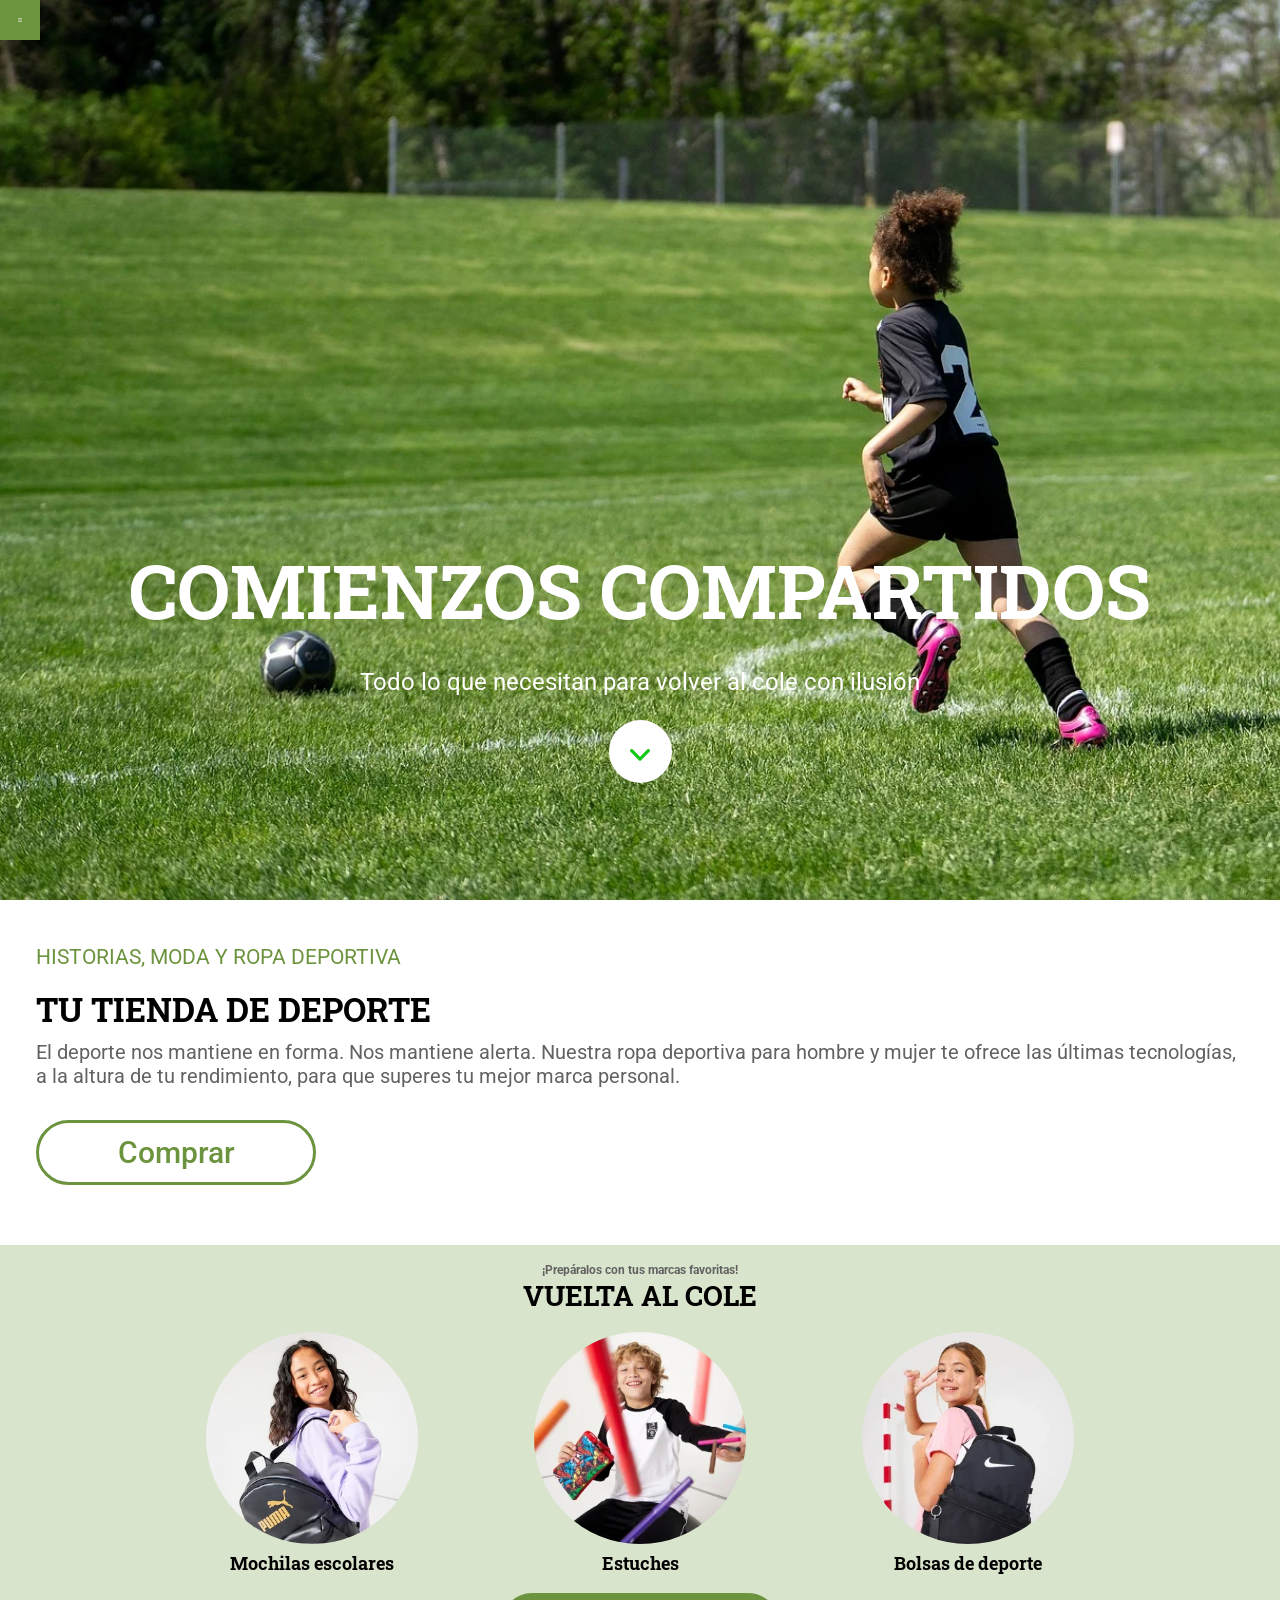
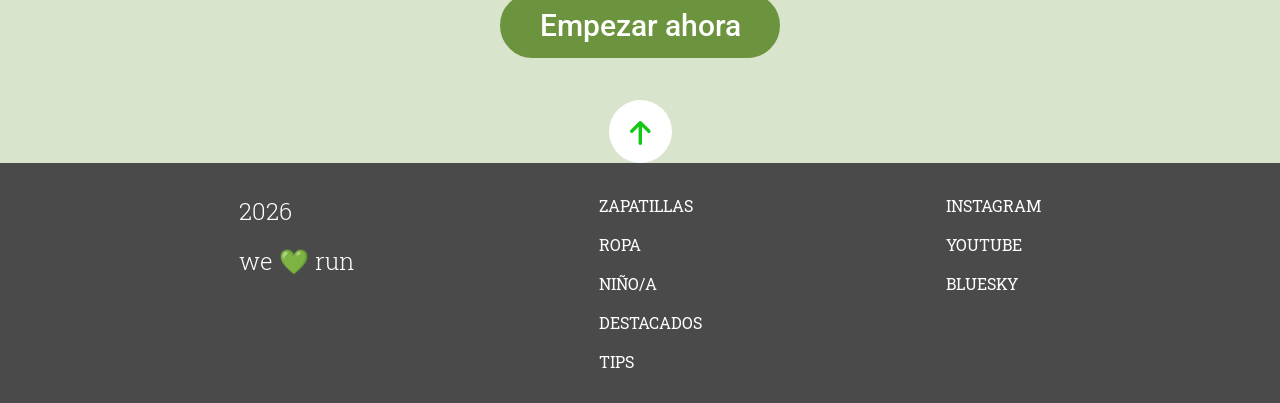
==== commit 9ce0ab39: "fixed font-size" ====
--- a/index.html
+++ b/index.html
@@ -6,6 +6,7 @@
   <title>Evaluación final - Marta Arias</title>
   <link rel="stylesheet" href="./styles.css">
   <link href="https://fonts.googleapis.com/css2?family=Roboto+Slab:wght@100..900&family=VT323&display=swap" rel="stylesheet">
+  <link href="https://fonts.googleapis.com/css2?family=Roboto:ital,wght@0,100..900;1,100..900&display=swap" rel="stylesheet">
 </head>
 <body>
     <main>
@@ -25,16 +26,16 @@
         </section>
         
         <section id="page-2" class="page-2">
-            <h3 class="page-2-h3">HISTORIAS, MODA Y ROPA DEPORTIVA</h3>
-            <h2 class="page-2-h2">TU TIENDA DE DEPORTE</h2>
+            <h2 class="page-2-h2">HISTORIAS, MODA Y ROPA DEPORTIVA</h2>
+            <h3 class="page-2-h3">TU TIENDA DE DEPORTE</h3>
             <p class="page-2-p">El deporte nos mantiene en forma. Nos mantiene alerta. Nuestra ropa deportiva para hombre y mujer te ofrece las últimas tecnologías, a la altura de tu rendimiento, para que superes tu mejor marca personal.</p>
             <button class="btn"><a href="https://adalab.es"><span class="btn-text">Comprar</span></a></button>
         </section>
         
         <section id="page-3" class="page-3">
             <div class="page-3-text">
-                <p class="page-3-p">¡Prepáralos con tus marcas favoritas!</p>
-                <h1 class="page-3-h1">VUELTA AL COLE</h1>
+                <p class="page-3-p1">¡Prepáralos con tus marcas favoritas!</p>
+                <p class="page-3-p2">VUELTA AL COLE</p>
             </div>
             <div class="page-3-products">
                 <div class="product">
--- a/styles.css
+++ b/styles.css
@@ -20,7 +20,7 @@
     font-size: 16px;
     --verde:#6C933E ;
     --verde-claro:#D9E4CC;
-    --gris: #636363;
+    --gris: #626262;
     --gris-oscuro: #4A4A4A;
 }
 body{
@@ -35,7 +35,8 @@
 header{
     padding:0;
     margin: 0;
-    width: 7dvh;
+    width: 40px;
+    height: 40px;
     position: fixed;
     top:0;
     left:0;
@@ -68,18 +69,19 @@
     color: white;
     text-align: center;
     justify-content: flex-end;
-    font-size: 3dvh;
+    font-size: 1.875rem;
     gap: 1.2rem;
     width: 80%;
     height: 80dvh; 
 }
 .text-page-1-h1{
-    font-size: 3rem;
-    font-weight: 600;
+    font-family: "Roboto slab", serif;
+    font-weight: 700;
 }
 .text-page-1-h2{
-    font-size: 1.5rem;
-    font-weight: 300;
+    font-family: "Roboto", sans-serif;
+    font-size: 1rem;
+    font-weight: 400;
 }
 .arrow{
     background-color: white;
@@ -106,39 +108,44 @@
     flex-wrap: wrap;
     flex-direction: column;
     justify-content: center;
-    padding: 1rem;
-    font-size: 1.5rem;
+    padding: 1.5rem;
     background-color: white;
 }
-.page-2-h3{
-    font-size: 1.25rem;
+.page-2-h2{
+    font-family: "Roboto", sans-serif;
+    font-size: 0.875rem;
     font-weight: 400;
     color: var(--verde);
     margin: 1dvh 0;
 }
-.page-2-h2{
-    font-size: 2rem;
-    font-weight: 600;
+.page-2-h3{
+    font-family: "Roboto slab", serif;
+    font-size: 1.375rem;
+    font-weight: 700;
     margin: 1dvh 0;
 }
 .page-2-p{
-    margin-bottom: 7dvh;
+    font-family: "Roboto", sans-serif;
+    color: var(--gris);
+    margin-bottom: 4dvh;
+    font-size: 1.125rem;
+    font-weight: 400;
 }
 .btn{
     color: var(--verde);
     background-color: white;
     border-style: solid;
     border-color: var(--verde);
-    padding: 2dvh;
+    padding: 0.5rem;
     border-width: 3px;
-    font-size: 1.5rem;
     border-radius: 4.5dvh;
     width: 60%;
     max-width:280px;
 }
 .btn-text{
+    font-family: "Roboto", sans-serif;
     margin-bottom: 0;
-    font-size: 2rem;
+    font-size: 1.25rem;
     font-weight: 500;
 }
 .btn a{
@@ -158,27 +165,31 @@
 .page-3-text{
     width: 70%;
 }
-.page-3-p{
+.page-3-p1{
+    font-family: "Roboto", sans-serif;
     color: var(--gris);
-    font-size: 1rem;
-    font-weight: 700;
-}
-.page-3-h1{
-    font-size: 2rem;
+    font-size: 0.75rem;
+    font-weight: 700;
+    font-weight: bold;
+}
+.page-3-p2{
+    font-family: "Roboto slab", serif;
+    font-size: 1.25rem;
     font-weight: 700;
 }
 .page-3 > div{
     display:grid;
     place-items:center;
     text-align: center;
-    margin-top: 4dvh;
+    margin-top: 2.5dvh;
 }
 .product img{
     border-radius: 50%;
     width:70%;
 }
 .product-name{
-    font-size: 1.5rem;
+    font-family: "Roboto slab", serif;
+    font-size: 0.875rem;
     font-weight: 700;
 }
 .page-3 .btn{
@@ -199,7 +210,7 @@
     flex-wrap: wrap;
     flex-direction: column;
     justify-content: center;
-    padding: 2dvh;
+    padding: 1.5dvh;
 }
 footer div{
     display: flex;
@@ -217,55 +228,70 @@
 footer a{
     color: white;
     text-decoration: none;
-    font-size: 1.5rem;
-    font-weight: 200;
+    font-size: 1rem;
+    font-weight: 400;
 }
 
 /* MEDIA QUERIES*/
 
 @media (min-width: 768px) {
-    .page-2{
-        padding: 7dvh
-    }
+    :root{
+        font-size: 24px;
+    }
+    .text-page-1-h1{
+        font-size: 3.125rem;
+    }
+    .page-2.h2{
+        font-size: 0.667rem;
+    }
+    
     .page-2-p{
-        margin-bottom: 4dvh;
+        margin-bottom: 3.5dvh;
+        font-size: 0.8334rem;
     }
     .btn{
-        width: 40%;
+        font-size: 0.8334rem;
+        margin-bottom:1rem;
+    }
+    .page-3-p1{
+        font-size: 0.5rem;
+    }
+    .page-3-p2{
+        font-size: 1.167rem;
+    }
+      .page-3 > div{
+        margin-top:2dvh;
+    }
+     .page-3-products{
+        grid-template-columns: repeat(3, 1fr);
+        gap: 1rem;
+    }
+    .product-name{
+        font-size: 0.75rem;
     }
     footer{
         flex-direction: row;
         justify-content: space-evenly;
-        padding: 4dvh;
-    }
-     .page-3-products{
-        grid-template-columns: repeat(3, 1fr);
-        gap: 3dvh;
-    }
-    .footer-logos{
-       order:1;
-    }
-    .footer-products{
-        order:2;
-    }
-    .footer-socials{
-        order:3;
-    }
-}
-
-@media (min-width: 1024px) {
-     .page-2{
-        padding: 7dvh
-    }
-    .page-2-p{
-        margin-bottom: 4dvh;
-    }
-    .btn{
-        width: 25%;
-    }
-   
-}
-    
+        align-items: flex-start;
+    }
+    footer div{
+        align-items: flex-start;
+    }
+    footer a{
+        font-size: 0.667rem;
+    }
+        .footer-logos{
+        order:1;
+        }
+        .footer-products{
+            order:2;
+        }
+        .footer-socials{
+            order:3;
+        }
+}
+
+    */
 /*PSEUDO-SELECTORS*/
 
 .copyright::before {
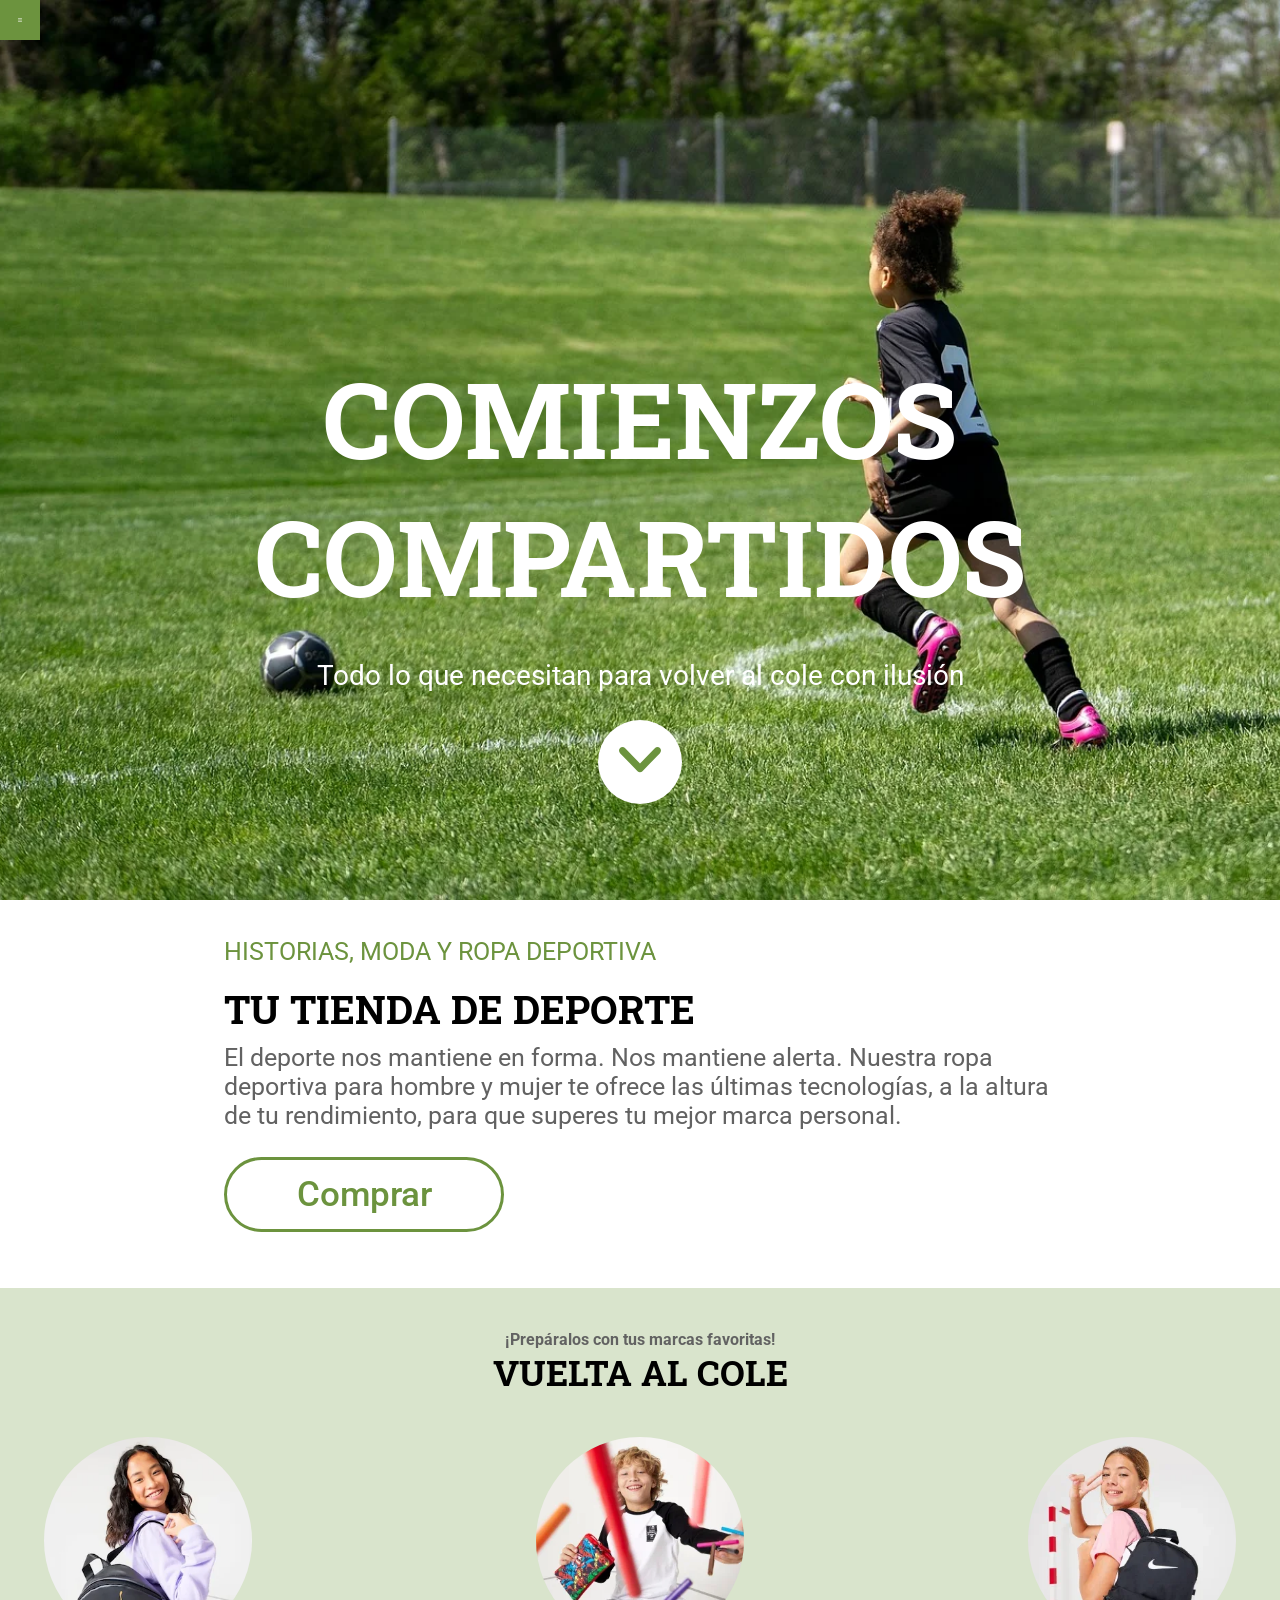
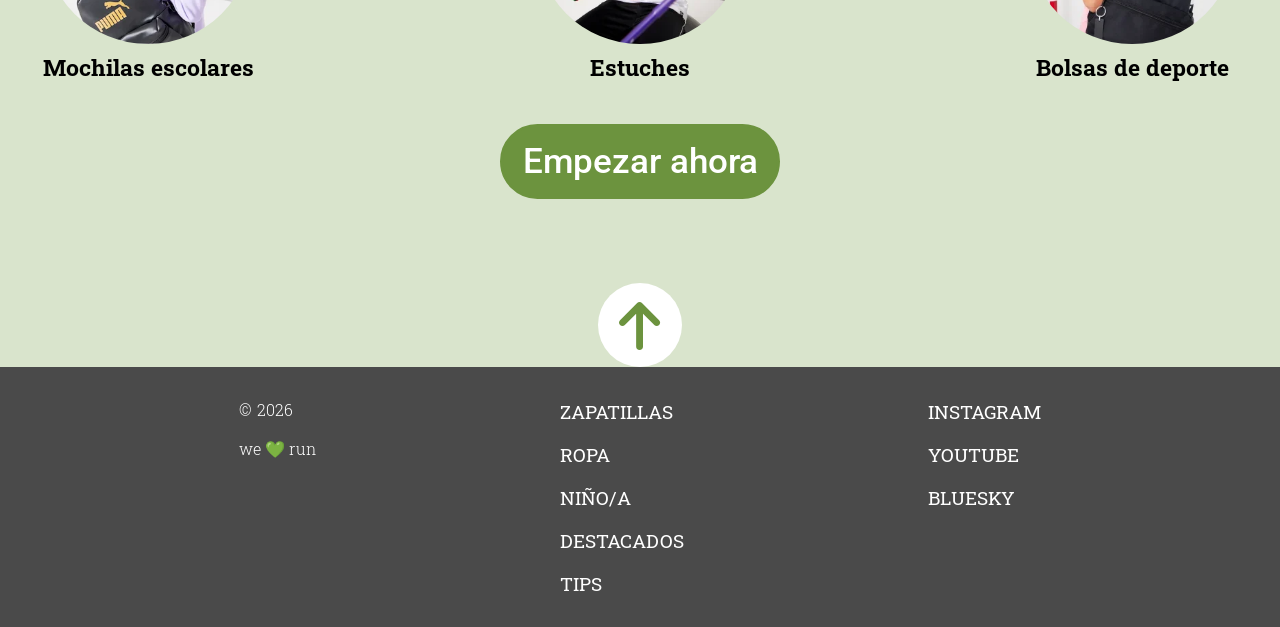
==== commit d4b793ad: "super last minute fix" ====
--- a/index.html
+++ b/index.html
@@ -20,7 +20,7 @@
                 <h2 class="text-page-1-h2">Todo lo que necesitan para volver al cole con ilusión</h2>
             </div>
             <div class="arrow">
-                <a href="#page-3"><img src="images/icon-scroll-down.svg" alt="scroll down arrow icon"></a>
+                <a href="#page-3"><img src="./images/ico-scroll-down.svg" alt="scroll down arrow icon"></a>
             </div>
             </div>
         </section>
@@ -53,7 +53,7 @@
             </div>
             <button class="btn"><a href="https://adalab.es"><span class="btn-text">Empezar ahora</span></a></button>
             <div class="arrow">
-                <a href="#page-1"><img src="images/icon-arrow-up.svg" alt="scroll up arrow icon"></a>
+                <a href="#page-1"><img src="images/ico-arrow.svg" alt="scroll up arrow icon"></a>
             </div>
         </section>
     </main>
--- a/styles.css
+++ b/styles.css
@@ -86,8 +86,8 @@
 .arrow{
     background-color: white;
     margin: 0;
-    width: 7dvh;
-    height: 7dvh;
+    width: 3rem;
+    height: 3rem;
     border-radius: 50%;
     display: flex;
     align-items: center;
@@ -96,8 +96,7 @@
 .arrow img{
     margin:0;
     padding:0;
-    filter: invert(37%) sepia(75%) saturate(500%) hue-rotate(80deg);
-    /*Este verde no es*/
+    width:1.5rem;
 }
 
 /*
@@ -138,7 +137,7 @@
     border-color: var(--verde);
     padding: 0.5rem;
     border-width: 3px;
-    border-radius: 4.5dvh;
+    border-radius: 3rem;
     width: 60%;
     max-width:280px;
 }
@@ -151,6 +150,7 @@
 .btn a{
     text-decoration: none;
     color: var(--verde);
+    padding:1rem;
 }
 
 /*
@@ -195,10 +195,15 @@
 .page-3 .btn{
     background-color: var(--verde);
     color: white;
-    margin-top: 2dvh;
+    margin-top: 1rem;
 }
 .page-3 .btn a{
     color: white;
+    padding:0;
+}
+.page-3 .btn-text{
+    font-size: 1.25rem;
+    font-weight: 500;
 }
 .page-3 .arrow img{
     margin-top: 1dvh
@@ -244,7 +249,7 @@
     .page-2.h2{
         font-size: 0.667rem;
     }
-    
+
     .page-2-p{
         margin-bottom: 3.5dvh;
         font-size: 0.8334rem;
@@ -260,7 +265,7 @@
         font-size: 1.167rem;
     }
       .page-3 > div{
-        margin-top:2dvh;
+        margin-top:1rem;
     }
      .page-3-products{
         grid-template-columns: repeat(3, 1fr);
@@ -280,34 +285,85 @@
     footer a{
         font-size: 0.667rem;
     }
-        .footer-logos{
+    .footer-logos{
         order:1;
-        }
-        .footer-products{
+        font-size: 0.583rem;
+    }
+    .footer-products{
             order:2;
-        }
-        .footer-socials{
+    }
+    .footer-socials{
             order:3;
-        }
-}
-
-    */
+    }
+}
+@media (min-width: 1024px) {
+    :root{
+        font-size: 28px;
+    }
+    .text-page-1-h1{
+        font-size: 3.75rem;
+    }
+    .page-2{
+        padding: 1rem 8rem;
+    }
+    .page-2.h2{
+        font-size: 0.75rem;
+    }
+    .page-2-p{
+        margin-bottom: 3dvh;
+        font-size: 0.875rem;
+    }
+    .btn{
+        font-size: 0.875rem;
+        margin-bottom:1rem;
+    }
+    .page-3-p1{
+        font-size: 0.5834rem;
+    }
+    .page-3-p2{
+        font-size: 1.25rem;
+    }
+    .page-3 > div{
+        margin-top:1.5rem;
+    }
+     .page-3-products{
+        grid-template-columns: repeat(3, 1fr);
+        gap: 7rem;
+    }
+    .product-name{
+        font-size: 0.8334rem;
+    }
+    .page-3 .btn{
+        margin: 1.5rem;
+    }
+     .page-3 .btn a{
+        padding:0.1rem
+    }
+}
+
 /*PSEUDO-SELECTORS*/
 
 .copyright::before {
   content: "\00A9"; /* Símbolo de copyright */
-  margin-right: 1dvh;
+  margin-right: 0.2rem;
 }
 .btn:hover{
     background-color: var(--verde);
     color: white;
 }
+.page-3 .btn:hover{
+    background-color: white;
+}
+.btn a:hover{
+    color: white;
+}
+.page-3 .btn a:hover{
+    color: var(--verde);
+}
 .arrow:hover{
-    background-color: var(--verde);
-}
-.arrow:hover img {
-  filter: invert(100%); /*debería ser blanco, pero se ve azul*/
-}
+    background-color: var(--gris-oscuro);
+}
+
 
 /*
 Pendientes:
